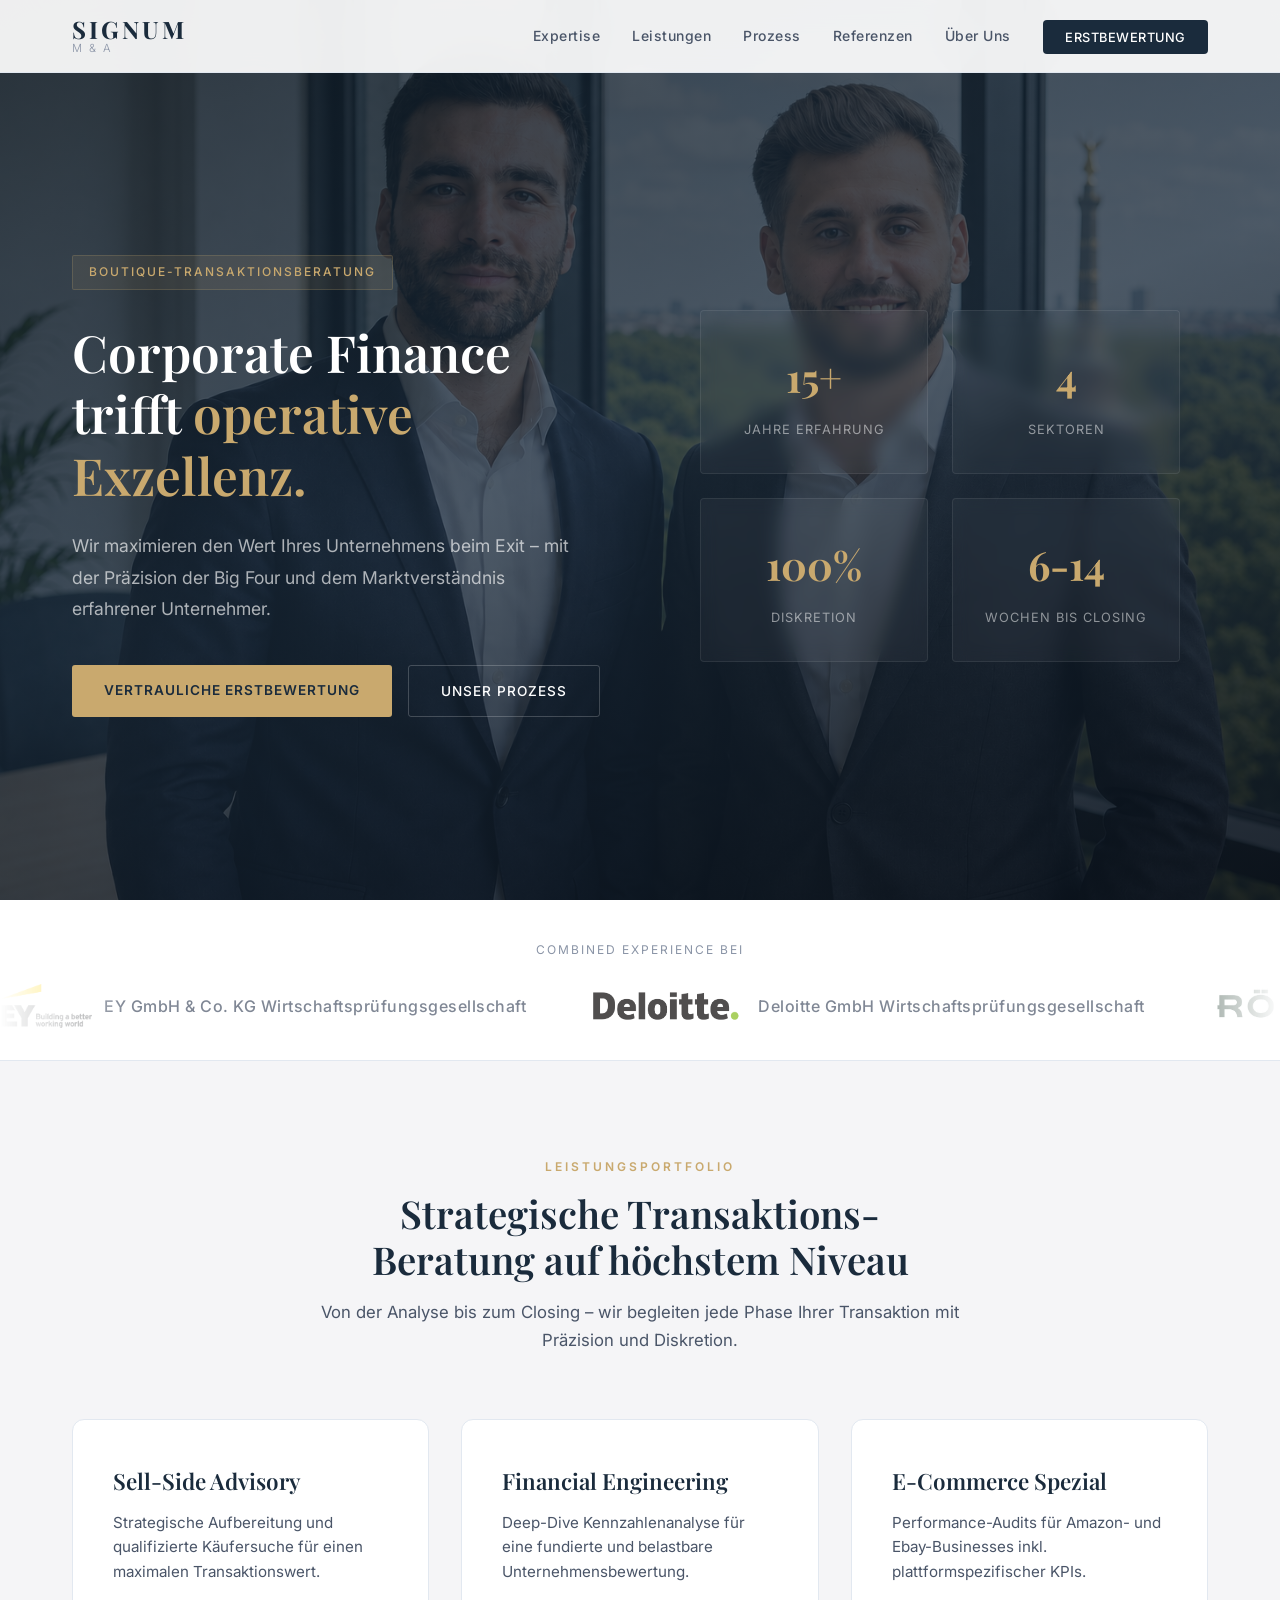
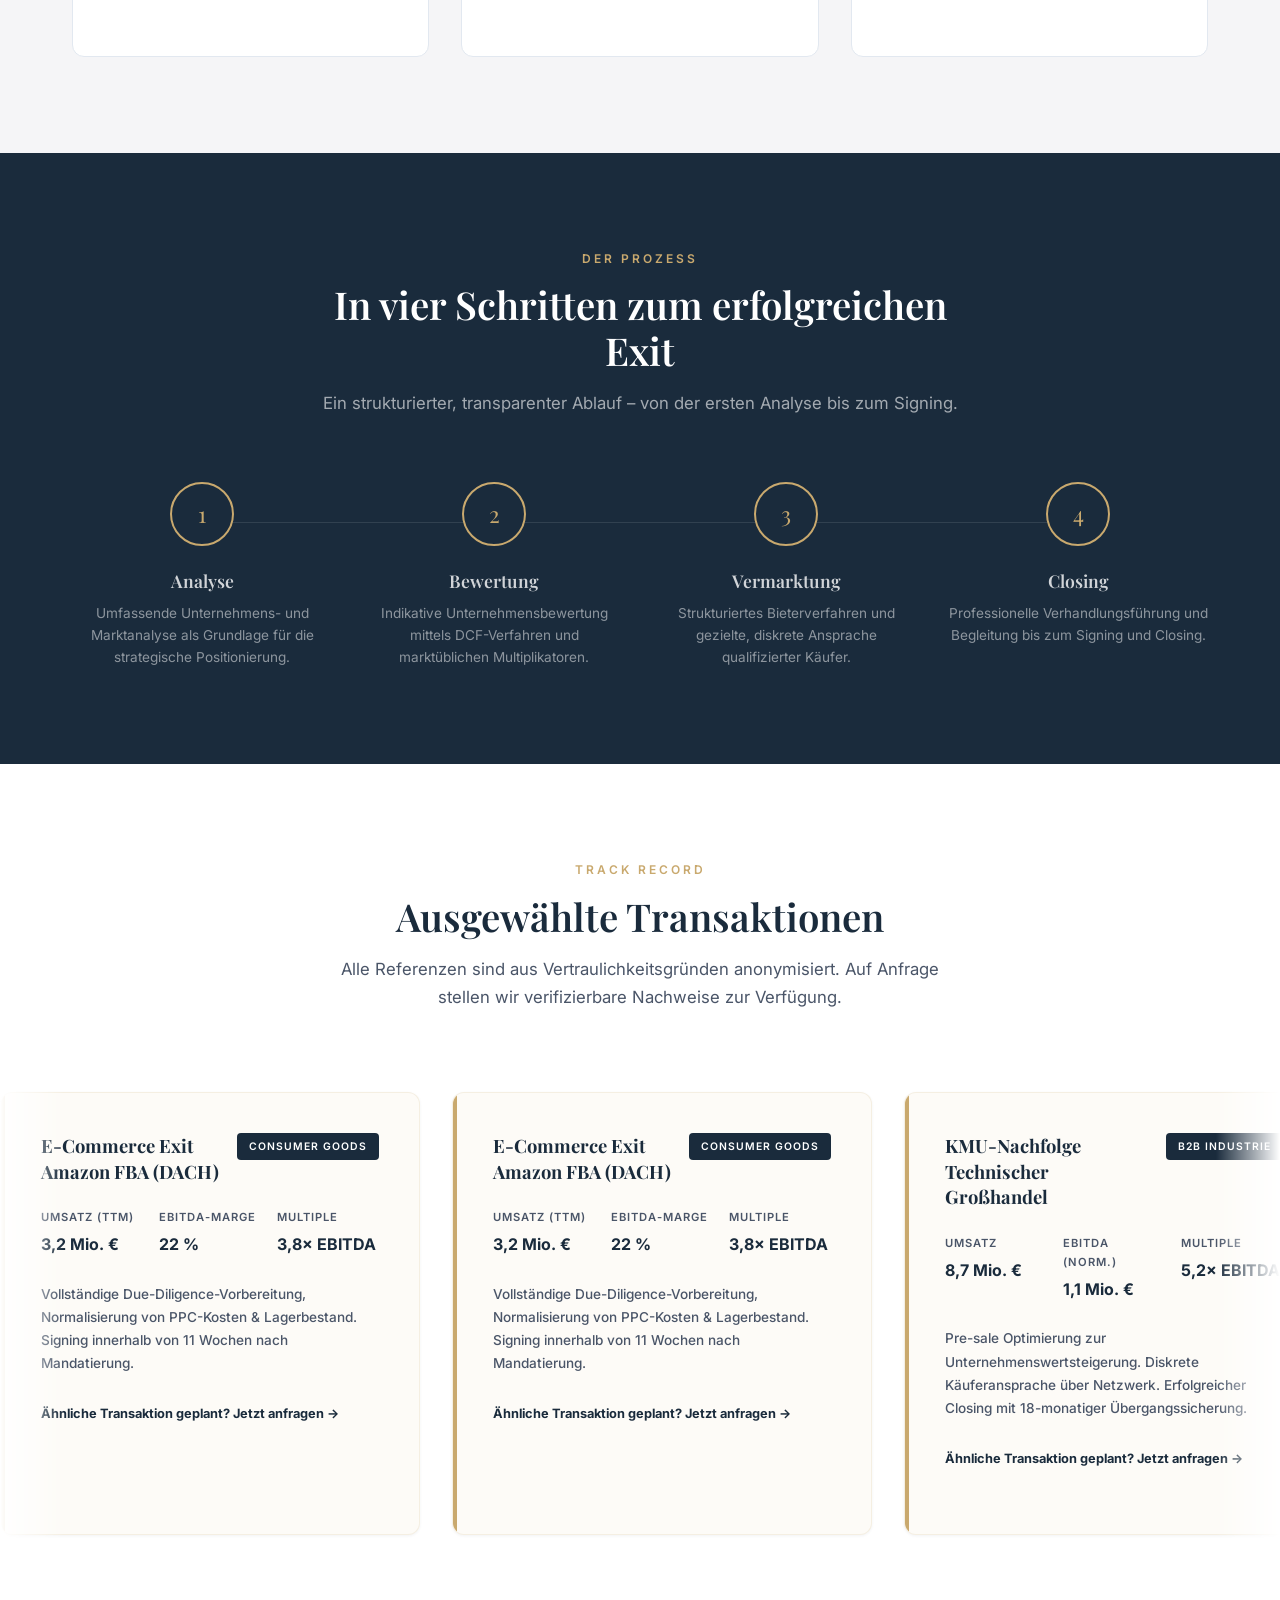
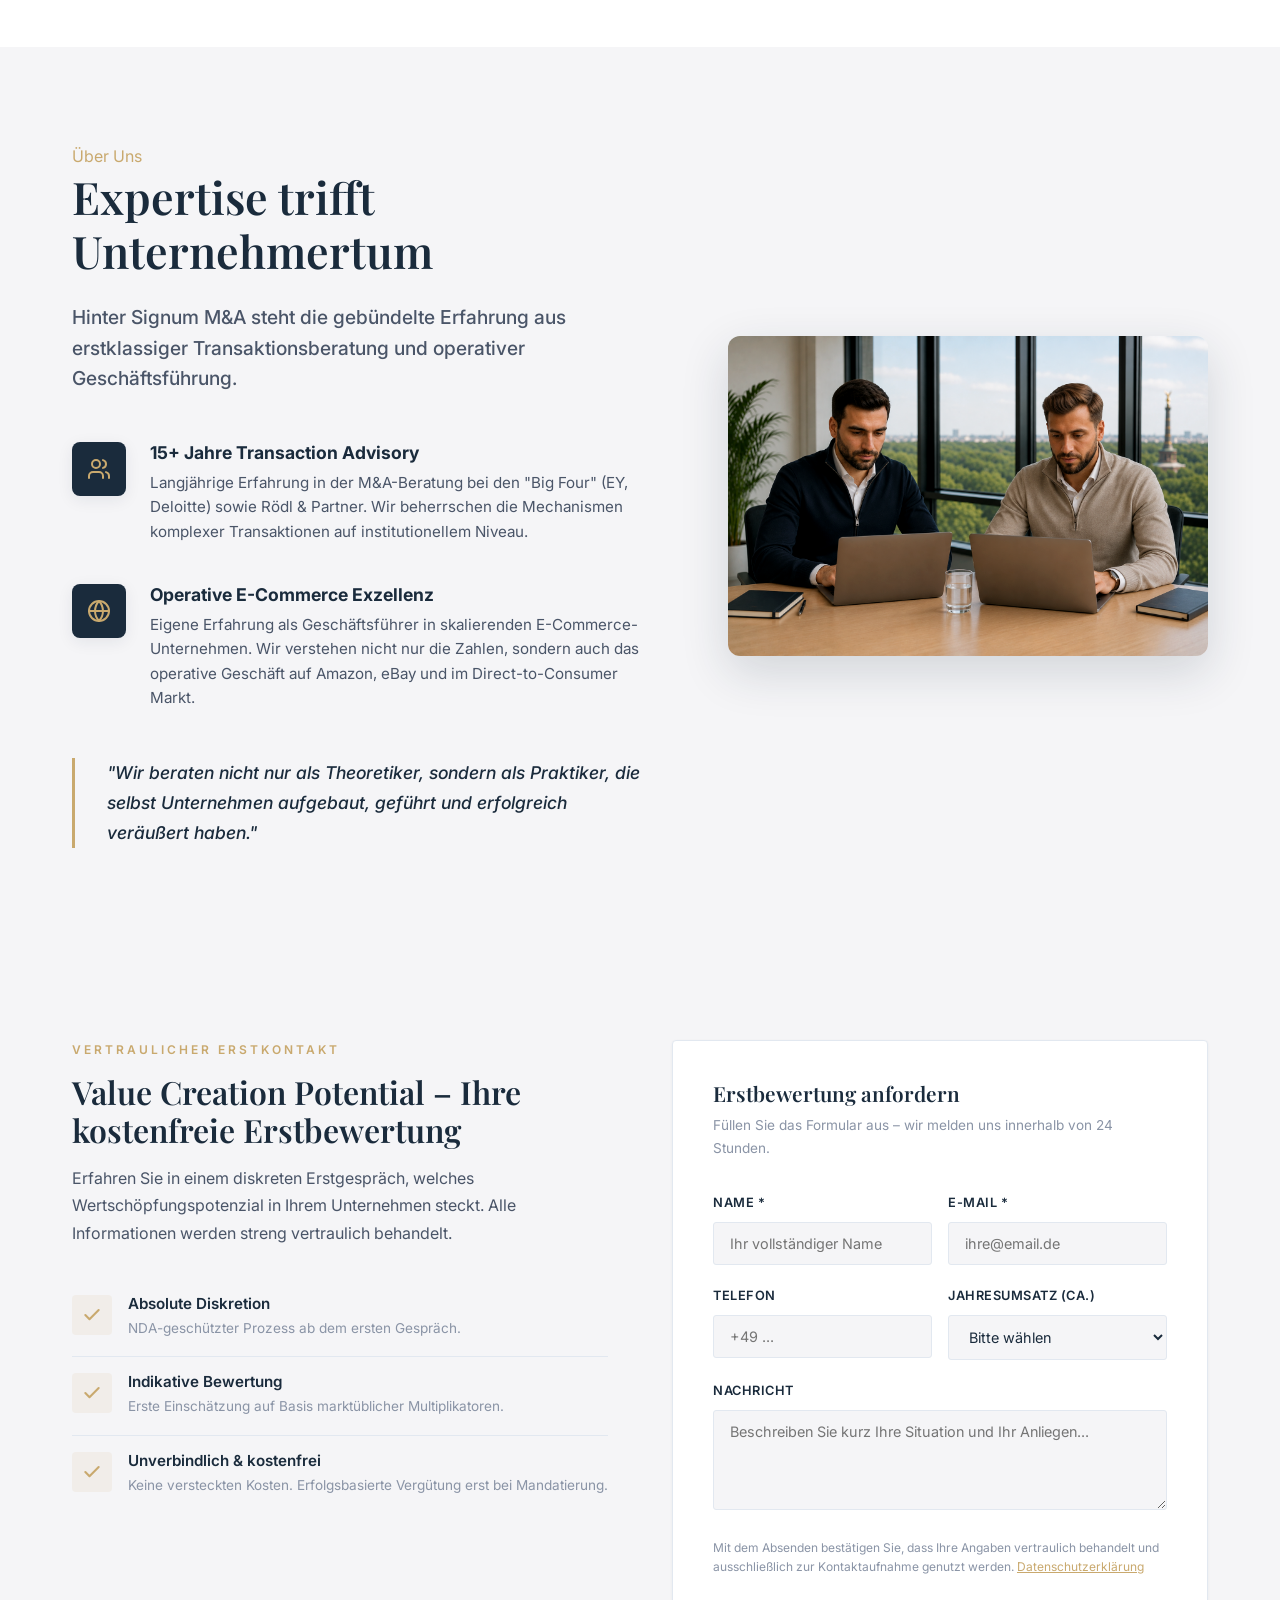
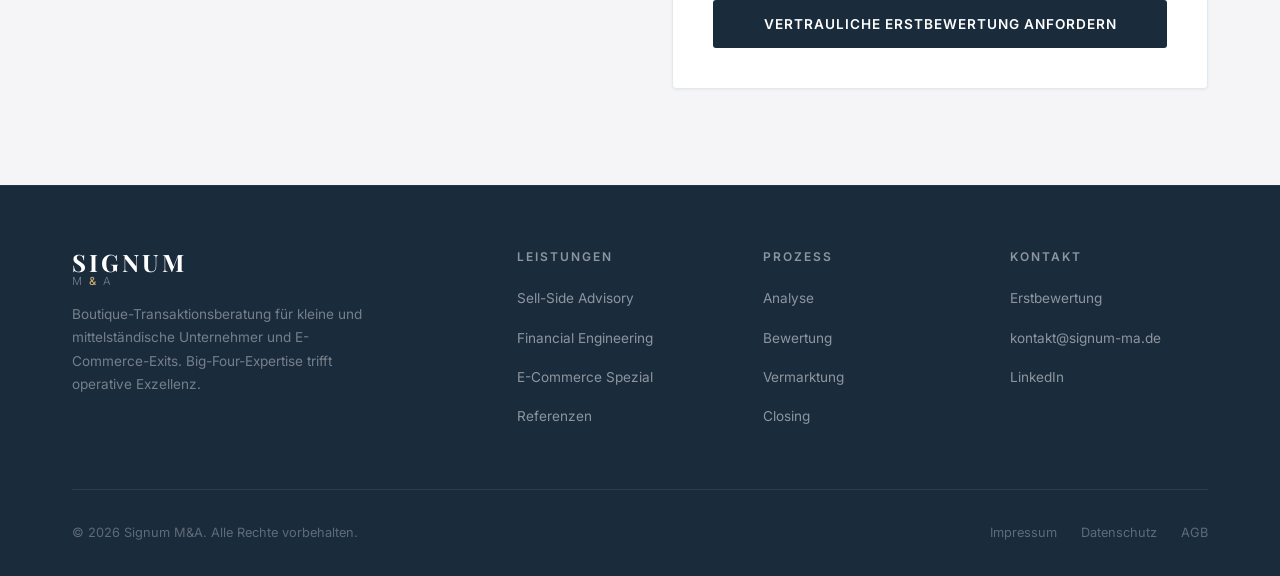
==== index.html @ 4ad0a3ac "Add mobile-only default active states for first service and process step" ====
<!DOCTYPE html>
<html lang="de">
<head>
  <meta charset="UTF-8">
  <meta name="viewport" content="width=device-width, initial-scale=1.0">
  <title>Signum M&A – Corporate Finance trifft operative Exzellenz</title>
  <meta name="description" content="Signum M&A – Ihre Boutique-Transaktionsberatung für kleine und mittelständische Unternehmensverkäufe und E-Commerce Exits. Big-Four-Expertise trifft operative Exzellenz.">
  <link rel="stylesheet" href="style.css">
  <link rel="icon" href="data:image/svg+xml,<svg xmlns='http://www.w3.org/2000/svg' viewBox='0 0 32 32'><rect width='32' height='32' rx='8' fill='%23F5F5F7'/><text x='16' y='22' text-anchor='middle' fill='%231A2B3C' font-family='serif' font-size='20' font-weight='bold'>S</text></svg>">
</head>
<body>

<!-- ═══ NAVBAR ═══ -->
<nav class="navbar" id="navbar">
  <div class="container">
    <a href="#" class="logo">
      <span class="logo-main">SIGNUM</span>
      <span class="logo-sub">M & A</span>
    </a>
    <ul class="nav-links" id="navLinks">
      <li><a href="#expertise">Expertise</a></li>
      <li><a href="#leistungen">Leistungen</a></li>
      <li><a href="#prozess">Prozess</a></li>
      <li><a href="#referenzen">Referenzen</a></li>
      <li><a href="#team">Über Uns</a></li>
      <li><a href="#kontakt" class="nav-cta">Erstbewertung</a></li>
    </ul>
    <button class="hamburger" id="hamburger" aria-label="Menü">
      <span></span><span></span><span></span>
    </button>
  </div>
</nav>

<!-- ═══ HERO ═══ -->
<section class="hero" id="hero">
  <div class="container">
    <div class="hero-grid">
      <div class="hero-content">
        <div class="hero-badge fade-up">
          <span>Boutique-Transaktionsberatung</span>
        </div>
        <h1 class="fade-up fade-up-delay-1">Corporate Finance trifft <span class="gold">operative Exzellenz.</span></h1>
        <p class="hero-desc fade-up fade-up-delay-2">Wir maximieren den Wert Ihres Unternehmens beim Exit – mit der Präzision der Big Four und dem Marktverständnis erfahrener Unternehmer.</p>
        <div class="hero-actions fade-up fade-up-delay-3">
          <a href="#kontakt" class="btn-primary">Vertrauliche Erstbewertung</a>
          <a href="#prozess" class="btn-outline">Unser Prozess</a>
        </div>
      </div>
      <div class="hero-visual">
        <div class="hero-stats">
          <div class="stat-card fade-up">
            <div class="stat-number">15+</div>
            <div class="stat-label">Jahre Erfahrung</div>
          </div>
          <div class="stat-card fade-up fade-up-delay-1">
            <div class="stat-number">4</div>
            <div class="stat-label">Sektoren</div>
          </div>
          <div class="stat-card fade-up fade-up-delay-2">
            <div class="stat-number">100%</div>
            <div class="stat-label">Diskretion</div>
          </div>
          <div class="stat-card fade-up fade-up-delay-3">
            <div class="stat-number">6-14</div>
            <div class="stat-label">Wochen bis Closing</div>
          </div>
        </div>
      </div>
    </div>
    </div>
  </div>
</section>

<!-- ═══ TRUST BAR ═══ -->
<section class="trust-bar" id="expertise">
  <p class="trust-label">Combined Experience bei</p>
  <div class="marquee-container">
    <div class="marquee-track">
<div class="trust-item"><img src="ey-logo.png" alt="EY Logo" style="height:44px; width:auto; object-fit:contain;"><span>EY GmbH &amp; Co. KG Wirtschaftsprüfungsgesellschaft</span></div>
      <div class="trust-item"><img src="deloitte-logo.png" alt="Deloitte Logo" style="height:44px; width:auto; object-fit:contain;"><span>Deloitte GmbH Wirtschaftsprüfungsgesellschaft</span></div>
      <div class="trust-item"><img src="roedl-logo.webp" alt="Rödl Logo" style="height:44px; width:auto; object-fit:contain;"><span>Rödl GmbH Rechtsanwaltsgesellschaft Steuerberatungsgesellschaft</span></div>
      <div class="trust-item"><img src="ey-logo.png" alt="EY Logo" style="height:44px; width:auto; object-fit:contain;"><span>EY GmbH &amp; Co. KG Wirtschaftsprüfungsgesellschaft</span></div>
      <div class="trust-item"><img src="deloitte-logo.png" alt="Deloitte Logo" style="height:44px; width:auto; object-fit:contain;"><span>Deloitte GmbH Wirtschaftsprüfungsgesellschaft</span></div>
      <div class="trust-item"><img src="roedl-logo.webp" alt="Rödl Logo" style="height:44px; width:auto; object-fit:contain;"><span>Rödl GmbH Rechtsanwaltsgesellschaft Steuerberatungsgesellschaft</span></div>
      <div class="trust-item"><img src="ey-logo.png" alt="EY Logo" style="height:44px; width:auto; object-fit:contain;"><span>EY GmbH &amp; Co. KG Wirtschaftsprüfungsgesellschaft</span></div>
      <div class="trust-item"><img src="deloitte-logo.png" alt="Deloitte Logo" style="height:44px; width:auto; object-fit:contain;"><span>Deloitte GmbH Wirtschaftsprüfungsgesellschaft</span></div>
      <div class="trust-item"><img src="roedl-logo.webp" alt="Rödl Logo" style="height:44px; width:auto; object-fit:contain;"><span>Rödl GmbH Rechtsanwaltsgesellschaft Steuerberatungsgesellschaft</span></div>
      <div class="trust-item"><img src="ey-logo.png" alt="EY Logo" style="height:44px; width:auto; object-fit:contain;"><span>EY GmbH &amp; Co. KG Wirtschaftsprüfungsgesellschaft</span></div>
      <div class="trust-item"><img src="deloitte-logo.png" alt="Deloitte Logo" style="height:44px; width:auto; object-fit:contain;"><span>Deloitte GmbH Wirtschaftsprüfungsgesellschaft</span></div>
      <div class="trust-item"><img src="roedl-logo.webp" alt="Rödl Logo" style="height:44px; width:auto; object-fit:contain;"><span>Rödl GmbH Rechtsanwaltsgesellschaft Steuerberatungsgesellschaft</span></div>
      <div class="trust-item"><img src="ey-logo.png" alt="EY Logo" style="height:44px; width:auto; object-fit:contain;"><span>EY GmbH &amp; Co. KG Wirtschaftsprüfungsgesellschaft</span></div>
      <div class="trust-item"><img src="deloitte-logo.png" alt="Deloitte Logo" style="height:44px; width:auto; object-fit:contain;"><span>Deloitte GmbH Wirtschaftsprüfungsgesellschaft</span></div>
      <div class="trust-item"><img src="roedl-logo.webp" alt="Rödl Logo" style="height:44px; width:auto; object-fit:contain;"><span>Rödl GmbH Rechtsanwaltsgesellschaft Steuerberatungsgesellschaft</span></div>
    </div>
    </div>
  </div>
</section>

<!-- ═══ LEISTUNGEN ═══ -->
<section class="section" id="leistungen">
  <div class="container">
    <div class="section-header fade-up">
      <span class="label">Leistungsportfolio</span>
      <h2>Strategische Transaktions-Beratung auf höchstem Niveau</h2>
      <p>Von der Analyse bis zum Closing – wir begleiten jede Phase Ihrer Transaktion mit Präzision und Diskretion.</p>
    </div>
    <div class="services-grid">
      <div class="service-card fade-up">
        <h3>Sell-Side Advisory</h3>
        <p>Strategische Aufbereitung und qualifizierte Käufersuche für einen maximalen Transaktionswert.</p>
        <div class="service-card-details"><div>
          <ul>
            <li>Strukturiertes Bieterverfahren</li>
            <li>Professionelle Exposé-Erstellung</li>
            <li>Diskrete Käuferansprache</li>
            <li>Verhandlungsführung bis Closing</li>
          </ul>
        </div></div>
      </div>
      <div class="service-card fade-up fade-up-delay-1">
        <h3>Financial Engineering</h3>
        <p>Deep-Dive Kennzahlenanalyse für eine fundierte und belastbare Unternehmensbewertung.</p>
        <div class="service-card-details"><div>
          <ul>
            <li>EBITDA-Normalisierung</li>
            <li>DCF- &amp; Multiplikator-Bewertung</li>
            <li>Financial Due Diligence</li>
            <li>Finanzmodellierung &amp; Forecasting</li>
          </ul>
        </div></div>
      </div>
      <div class="service-card fade-up fade-up-delay-2">
        <h3>E-Commerce Spezial</h3>
        <p>Performance-Audits für Amazon- und Ebay-Businesses inkl. plattformspezifischer KPIs.</p>
        <div class="service-card-details"><div>
          <ul>
            <li>ACoS &amp; Contribution Margin Analyse</li>
            <li>Seller-Health-Score Bewertung</li>
            <li>Lagerumschlag &amp; Retourenquoten</li>
            <li>Plattformspezifische Due Diligence</li>
          </ul>
        </div></div>
      </div>
    </div>
    </div>
  </div>
</section>

<!-- ═══ PROZESS ═══ -->
<section class="section section-dark" id="prozess">
  <div class="container">
    <div class="section-header fade-up">
      <span class="label">Der Prozess</span>
      <h2>In vier Schritten zum erfolgreichen Exit</h2>
      <p>Ein strukturierter, transparenter Ablauf – von der ersten Analyse bis zum Signing.</p>
    </div>
    <div class="process-grid">
      <div class="process-step fade-up">
        <div class="step-number">1</div>
        <h4>Analyse</h4>
        <p>Umfassende Unternehmens- und Marktanalyse als Grundlage für die strategische Positionierung.</p>
      </div>
      <div class="process-step fade-up fade-up-delay-1">
        <div class="step-number">2</div>
        <h4>Bewertung</h4>
        <p>Indikative Unternehmensbewertung mittels DCF-Verfahren und marktüblichen Multiplikatoren.</p>
      </div>
      <div class="process-step fade-up fade-up-delay-2">
        <div class="step-number">3</div>
        <h4>Vermarktung</h4>
        <p>Strukturiertes Bieterverfahren und gezielte, diskrete Ansprache qualifizierter Käufer.</p>
      </div>
      <div class="process-step fade-up fade-up-delay-3">
        <div class="step-number">4</div>
        <h4>Closing</h4>
        <p>Professionelle Verhandlungsführung und Begleitung bis zum Signing und Closing.</p>
      </div>
    </div>
    </div>
  </div>
</section>

<!-- ═══ REFERENZEN ═══ -->
<section class="section section-alt" id="referenzen">
  <div class="container">
    <div class="section-header fade-up">
      <span class="label">Track Record</span>
      <h2>Ausgewählte Transaktionen</h2>
      <p>Alle Referenzen sind aus Vertraulichkeitsgründen anonymisiert. Auf Anfrage stellen wir verifizierbare Nachweise zur Verfügung.</p>
    </div>
    

    
    <div class="transactions-wrapper">
      <div class="transactions-grid">
      <!-- TX 01 -->
      <div class="transaction-card fade-up" data-category="ecommerce">
        <div class="tx-header">
          <div class="tx-title">E-Commerce Exit<br>Amazon FBA (DACH)</div>
          <span class="tx-badge">Consumer Goods</span>
        </div>
        <div class="tx-metrics">
          <div><div class="tx-metric-label">Umsatz (TTM)</div><div class="tx-metric-value">3,2 Mio. €</div></div>
          <div><div class="tx-metric-label">EBITDA-Marge</div><div class="tx-metric-value">22 %</div></div>
          <div><div class="tx-metric-label">Multiple</div><div class="tx-metric-value">3,8× EBITDA</div></div>
        </div>
        <p class="tx-desc">Vollständige Due-Diligence-Vorbereitung, Normalisierung von PPC-Kosten & Lagerbestand. Signing innerhalb von 11 Wochen nach Mandatierung.</p>
        <a href="#kontakt" class="tx-cta">Ähnliche Transaktion geplant? Jetzt anfragen →</a>
      </div>
      <!-- DUPLICATED FOR MARQUEE -->
      <!-- TX 01 -->
      <div class="transaction-card " data-category="ecommerce">
        <div class="tx-header">
          <div class="tx-title">E-Commerce Exit<br>Amazon FBA (DACH)</div>
          <span class="tx-badge">Consumer Goods</span>
        </div>
        <div class="tx-metrics">
          <div><div class="tx-metric-label">Umsatz (TTM)</div><div class="tx-metric-value">3,2 Mio. €</div></div>
          <div><div class="tx-metric-label">EBITDA-Marge</div><div class="tx-metric-value">22 %</div></div>
          <div><div class="tx-metric-label">Multiple</div><div class="tx-metric-value">3,8× EBITDA</div></div>
        </div>
        <p class="tx-desc">Vollständige Due-Diligence-Vorbereitung, Normalisierung von PPC-Kosten & Lagerbestand. Signing innerhalb von 11 Wochen nach Mandatierung.</p>
        <a href="#kontakt" class="tx-cta">Ähnliche Transaktion geplant? Jetzt anfragen →</a>
      </div>
      <!-- TX 02 -->
      <div class="transaction-card fade-up fade-up-delay-1" data-category="kmu">
        <div class="tx-header">
          <div class="tx-title">KMU-Nachfolge<br>Technischer Großhandel</div>
          <span class="tx-badge">B2B Industrie</span>
        </div>
        <div class="tx-metrics">
          <div><div class="tx-metric-label">Umsatz</div><div class="tx-metric-value">8,7 Mio. €</div></div>
          <div><div class="tx-metric-label">EBITDA (norm.)</div><div class="tx-metric-value">1,1 Mio. €</div></div>
          <div><div class="tx-metric-label">Multiple</div><div class="tx-metric-value">5,2× EBITDA</div></div>
        </div>
        <p class="tx-desc">Pre-sale Optimierung zur Unternehmenswertsteigerung. Diskrete Käuferansprache über Netzwerk. Erfolgreicher Closing mit 18-monatiger Übergangssicherung.</p>
        <a href="#kontakt" class="tx-cta">Ähnliche Transaktion geplant? Jetzt anfragen →</a>
      </div>
      <!-- TX 03 -->
      <div class="transaction-card fade-up " data-category="ecommerce">
        <div class="tx-header">
          <div class="tx-title">E-Commerce Exit<br>Ebay Multi-Channel</div>
          <span class="tx-badge">Consumer Electronics</span>
        </div>
        <div class="tx-metrics">
          <div><div class="tx-metric-label">GMV</div><div class="tx-metric-value">5,1 Mio. €</div></div>
          <div><div class="tx-metric-label">Nettomarge</div><div class="tx-metric-value">11 %</div></div>
          <div><div class="tx-metric-label">Closing</div><div class="tx-metric-value">14 Wochen</div></div>
        </div>
        <p class="tx-desc">Plattform-Audit inkl. ACoS, Rückgabequoten und Seller-Health-Score. Erstellung eines investorentauglichen Performance-Reports für strategischen Käufer (EU).</p>
        <a href="#kontakt" class="tx-cta">Ähnliche Transaktion geplant? Jetzt anfragen →</a>
      </div>
      <!-- TX 04 -->
      <div class="transaction-card fade-up fade-up-delay-1 " data-category="growth">
        <div class="tx-header">
          <div class="tx-title">Wachstumsfinanzierung<br>SaaS / Retail-Tech</div>
          <span class="tx-badge">Growth Equity</span>
        </div>
        <div class="tx-metrics">
          <div><div class="tx-metric-label">ARR</div><div class="tx-metric-value">1,4 Mio. €</div></div>
          <div><div class="tx-metric-label">Deal-Struktur</div><div class="tx-metric-value">Minderheit + Put</div></div>
          <div><div class="tx-metric-label">Term Sheet</div><div class="tx-metric-value">6 Wochen</div></div>
        </div>
        <p class="tx-desc">Investor Deck Erstellung, Finanzmodellierung (3-Jahres-Plan), Koordination der Legal Due Diligence. Bewertung auf ARR-Multiples-Basis.</p>
        <a href="#kontakt" class="tx-cta">Ähnliche Transaktion geplant? Jetzt anfragen →</a>
      </div>
      <!-- TX 05 -->
      <div class="transaction-card fade-up " data-category="kmu">
        <div class="tx-header">
          <div class="tx-title">KMU-Nachfolge<br>Maschinenbau & Produktion</div>
          <span class="tx-badge">B2B Industrie</span>
        </div>
        <div class="tx-metrics">
          <div><div class="tx-metric-label">Umsatz</div><div class="tx-metric-value">14,5 Mio. €</div></div>
          <div><div class="tx-metric-label">EBITDA (norm.)</div><div class="tx-metric-value">2,2 Mio. €</div></div>
          <div><div class="tx-metric-label">Multiple</div><div class="tx-metric-value">4,5× EBITDA</div></div>
        </div>
        <p class="tx-desc">Vollständige Vorbereitung der Unternehmensnachfolge. Identifikation von strategischen Synergie-Käufern. Erfolgreiches Closing nach 9 Monaten inklusive Immobilien-Carve-Out.</p>
        <a href="#kontakt" class="tx-cta">Ähnliche Transaktion geplant? Jetzt anfragen →</a>
      </div>
      <!-- TX 06 -->
      <div class="transaction-card fade-up fade-up-delay-1 " data-category="ecommerce">
        <div class="tx-header">
          <div class="tx-title">E-Commerce Exit<br>D2C Beauty Brand</div>
          <span class="tx-badge">Consumer Goods</span>
        </div>
        <div class="tx-metrics">
          <div><div class="tx-metric-label">Umsatz</div><div class="tx-metric-value">4,8 Mio. €</div></div>
          <div><div class="tx-metric-label">EBITDA-Marge</div><div class="tx-metric-value">18 %</div></div>
          <div><div class="tx-metric-label">Multiple</div><div class="tx-metric-value">4,0× EBITDA</div></div>
        </div>
        <p class="tx-desc">Käufersuche für stark wachsende Direct-to-Consumer Marke. Strukturierung des Bieterverfahrens und Verhandlung mit Private Equity Käufer für optimalen Exit-Erlös.</p>
        <a href="#kontakt" class="tx-cta">Ähnliche Transaktion geplant? Jetzt anfragen →</a>
      </div>
    </div>
    
  </div>
</section>

<!-- ═══ TEAM ═══ -->
<section class="section team-section" id="team">
  <div class="container">
    <div class="team-grid">
      <div class="team-content fade-up">
        <span class="label">Über Uns</span>
        <h2>Expertise trifft Unternehmertum</h2>
        <p class="team-intro">Hinter Signum M&A steht die gebündelte Erfahrung aus erstklassiger Transaktionsberatung und operativer Geschäftsführung.</p>
        
        <div class="team-features">
          <div class="team-feature">
            <div class="tf-icon">
              <svg width="24" height="24" viewBox="0 0 24 24" fill="none" stroke="currentColor" stroke-width="2" stroke-linecap="round" stroke-linejoin="round"><path d="M16 21v-2a4 4 0 0 0-4-4H6a4 4 0 0 0-4 4v2"></path><circle cx="9" cy="7" r="4"></circle><path d="M22 21v-2a4 4 0 0 0-3-3.87"></path><path d="M16 3.13a4 4 0 0 1 0 7.75"></path></svg>
            </div>
            <div class="tf-text">
              <h4>15+ Jahre Transaction Advisory</h4>
              <p>Langjährige Erfahrung in der M&A-Beratung bei den "Big Four" (EY, Deloitte) sowie Rödl & Partner. Wir beherrschen die Mechanismen komplexer Transaktionen auf institutionellem Niveau.</p>
            </div>
          </div>
          
          <div class="team-feature">
            <div class="tf-icon">
              <svg width="24" height="24" viewBox="0 0 24 24" fill="none" stroke="currentColor" stroke-width="2" stroke-linecap="round" stroke-linejoin="round"><circle cx="12" cy="12" r="10"></circle><line x1="2" y1="12" x2="22" y2="12"></line><path d="M12 2a15.3 15.3 0 0 1 4 10 15.3 15.3 0 0 1-4 10 15.3 15.3 0 0 1-4-10 15.3 15.3 0 0 1 4-10z"></path></svg>
            </div>
            <div class="tf-text">
              <h4>Operative E-Commerce Exzellenz</h4>
              <p>Eigene Erfahrung als Geschäftsführer in skalierenden E-Commerce-Unternehmen. Wir verstehen nicht nur die Zahlen, sondern auch das operative Geschäft auf Amazon, eBay und im Direct-to-Consumer Markt.</p>
            </div>
          </div>
        </div>
        
        <div class="team-quote">
          <blockquote>
            "Wir beraten nicht nur als Theoretiker, sondern als Praktiker, die selbst Unternehmen aufgebaut, geführt und erfolgreich veräußert haben."
          </blockquote>
        </div>
      </div>
      
      <div class="team-image-wrap fade-up fade-up-delay-1">
        <div class="image-frame">
          <img src="Team.png" alt="Signum M&A Team" class="team-img">
        </div>
      </div>
    </div>
  </div>
</section>

<!-- ═══ KONTAKT ═══ -->
<section class="section" id="kontakt">
  <div class="container">
    <div class="contact-grid">
      <div class="contact-info fade-up">
        <span class="label" style="color:var(--gold);font-size:.75rem;letter-spacing:3px;text-transform:uppercase;font-weight:600;display:block;margin-bottom:.75rem;">Vertraulicher Erstkontakt</span>
        <h2>Value Creation Potential – Ihre kostenfreie Erstbewertung</h2>
        <p>Erfahren Sie in einem diskreten Erstgespräch, welches Wertschöpfungspotenzial in Ihrem Unternehmen steckt. Alle Informationen werden streng vertraulich behandelt.</p>
        <ul class="contact-features">
          <li>
            <div class="cf-icon"><svg width="20" height="20" viewBox="0 0 24 24" fill="none" stroke="currentColor" stroke-width="2.5" stroke-linecap="round" stroke-linejoin="round"><polyline points="20 6 9 17 4 12"></polyline></svg></div>
            <div class="cf-text">
              <h4>Absolute Diskretion</h4>
              <p>NDA-geschützter Prozess ab dem ersten Gespräch.</p>
            </div>
          </li>
          <li>
            <div class="cf-icon"><svg width="20" height="20" viewBox="0 0 24 24" fill="none" stroke="currentColor" stroke-width="2.5" stroke-linecap="round" stroke-linejoin="round"><polyline points="20 6 9 17 4 12"></polyline></svg></div>
            <div class="cf-text">
              <h4>Indikative Bewertung</h4>
              <p>Erste Einschätzung auf Basis marktüblicher Multiplikatoren.</p>
            </div>
          </li>
          <li>
            <div class="cf-icon"><svg width="20" height="20" viewBox="0 0 24 24" fill="none" stroke="currentColor" stroke-width="2.5" stroke-linecap="round" stroke-linejoin="round"><polyline points="20 6 9 17 4 12"></polyline></svg></div>
            <div class="cf-text">
              <h4>Unverbindlich & kostenfrei</h4>
              <p>Keine versteckten Kosten. Erfolgsbasierte Vergütung erst bei Mandatierung.</p>
            </div>
          </li>
        </ul>
      </div>
      <div class="contact-form-wrap fade-up fade-up-delay-1">
        <h3>Erstbewertung anfordern</h3>
        <p>Füllen Sie das Formular aus – wir melden uns innerhalb von 24 Stunden.</p>
        <form id="contactForm" onsubmit="handleSubmit(event)">
          <div class="form-row">
            <div class="form-group">
              <label for="name">Name *</label>
              <input type="text" id="name" name="name" required placeholder="Ihr vollständiger Name">
            </div>
            <div class="form-group">
              <label for="email">E-Mail *</label>
              <input type="email" id="email" name="email" required placeholder="ihre@email.de">
            </div>
          </div>
          <div class="form-row">
            <div class="form-group">
              <label for="phone">Telefon</label>
              <input type="tel" id="phone" name="phone" placeholder="+49 ...">
            </div>
            <div class="form-group">
              <label for="revenue">Jahresumsatz (ca.)</label>
              <select id="revenue" name="revenue">
                <option value="">Bitte wählen</option>
                <option value="<1m">< 1 Mio. €</option>
                <option value="1-3m">1 – 3 Mio. €</option>
                <option value="3-10m">3 – 10 Mio. €</option>
                <option value="10-25m">10 – 25 Mio. €</option>
                <option value=">25m">> 25 Mio. €</option>
              </select>
            </div>
          </div>
          <div class="form-group">
            <label for="message">Nachricht</label>
            <textarea id="message" name="message" placeholder="Beschreiben Sie kurz Ihre Situation und Ihr Anliegen..."></textarea>
          </div>
          <p class="form-privacy">Mit dem Absenden bestätigen Sie, dass Ihre Angaben vertraulich behandelt und ausschließlich zur Kontaktaufnahme genutzt werden. <a href="#">Datenschutzerklärung</a></p>
          <button type="submit" class="btn-submit" id="submitBtn">Vertrauliche Erstbewertung anfordern</button>
        </form>
      </div>
    
    </div>
  </div>
</section>

<!-- ═══ FOOTER ═══ -->
<footer class="footer">
  <div class="container">
    <div class="footer-grid">
      <div class="footer-brand">
        <a href="#" class="logo">
          <span class="logo-main" style="color:#fff">SIGNUM</span>
          <span class="logo-sub" style="color:rgba(255,255,255,.4)">M <span class="amp">&</span> A</span>
        </a>
        <p class="footer-desc">Boutique-Transaktionsberatung für kleine und mittelständische Unternehmer und E-Commerce-Exits. Big-Four-Expertise trifft operative Exzellenz.</p>
      </div>
      <div class="footer-col">
        <h4>Leistungen</h4>
        <ul>
          <li><a href="#leistungen">Sell-Side Advisory</a></li>
          <li><a href="#leistungen">Financial Engineering</a></li>
          <li><a href="#leistungen">E-Commerce Spezial</a></li>
          <li><a href="#referenzen">Referenzen</a></li>
        </ul>
      </div>
      <div class="footer-col">
        <h4>Prozess</h4>
        <ul>
          <li><a href="#prozess">Analyse</a></li>
          <li><a href="#prozess">Bewertung</a></li>
          <li><a href="#prozess">Vermarktung</a></li>
          <li><a href="#prozess">Closing</a></li>
        </ul>
      </div>
      <div class="footer-col">
        <h4>Kontakt</h4>
        <ul>
          <li><a href="#kontakt">Erstbewertung</a></li>
          <li><a href="mailto:kontakt@signum-ma.de">kontakt@signum-ma.de</a></li>
          <li><a href="#">LinkedIn</a></li>
        </ul>
      </div>
    </div>
    <div class="footer-bottom">
      <p>© 2026 Signum M&A. Alle Rechte vorbehalten.</p>
      <div class="footer-legal">
        <a href="#">Impressum</a>
        <a href="#">Datenschutz</a>
        <a href="#">AGB</a>
      </div>
    </div>
  </div>
</footer>

<script>
// ─── Navbar scroll effect ───
const navbar = document.getElementById('navbar');
window.addEventListener('scroll', () => {
  navbar.classList.toggle('scrolled', window.scrollY > 20);
});

// ─── Mobile menu ───
const hamburger = document.getElementById('hamburger');
const navLinks = document.getElementById('navLinks');
hamburger.addEventListener('click', () => {
  navLinks.classList.toggle('open');
  const spans = hamburger.querySelectorAll('span');
  if (navLinks.classList.contains('open')) {
    spans[0].style.transform = 'rotate(45deg) translate(5px, 5px)';
    spans[1].style.opacity = '0';
    spans[2].style.transform = 'rotate(-45deg) translate(5px, -5px)';
  } else {
    spans[0].style.transform = '';
    spans[1].style.opacity = '';
    spans[2].style.transform = '';
  }
});
navLinks.querySelectorAll('a').forEach(a => a.addEventListener('click', () => {
  navLinks.classList.remove('open');
  hamburger.querySelectorAll('span').forEach(s => { s.style.transform = ''; s.style.opacity = ''; });
}));

// ─── Scroll animations ───
const observer = new IntersectionObserver((entries) => {
  entries.forEach(e => { if (e.isIntersecting) { e.target.classList.add('visible'); observer.unobserve(e.target); }});
}, { threshold: 0.1, rootMargin: '0px 0px -40px 0px' });
document.querySelectorAll('.fade-up').forEach(el => observer.observe(el));

// ─── Mobile default active states ───
window.addEventListener('DOMContentLoaded', () => {
  if (window.innerWidth <= 768) {
    const firstService = document.querySelector('.service-card');
    if (firstService) firstService.classList.add('active');
    
    const firstProcess = document.querySelector('.process-step');
    const pg = document.querySelector('.process-grid');
    if (firstProcess && pg) {
      firstProcess.classList.add('active');
      pg.classList.add('step-active', 'active-1');
    }
  }
});

// ─── Mobile tap handling for cards ───
document.querySelectorAll('.service-card').forEach(card => {
  card.addEventListener('click', (e) => {
    // If we're on mobile, toggle active class and prevent default if it's the first tap
    if (window.innerWidth <= 768) {
      const isActive = card.classList.contains('active');
      document.querySelectorAll('.service-card').forEach(c => c.classList.remove('active'));
      if (!isActive) card.classList.add('active');
    }
  });
});

// ─── Mobile tap handling for process steps ───
const processGrid = document.querySelector('.process-grid');
document.querySelectorAll('.process-step').forEach((step, index) => {
  step.addEventListener('click', () => {
    if (window.innerWidth <= 768) {
      const isActive = step.classList.contains('active');
      document.querySelectorAll('.process-step').forEach(s => s.classList.remove('active'));
      processGrid.classList.remove('step-active', 'active-1', 'active-2', 'active-3', 'active-4');
      
      if (!isActive) {
        step.classList.add('active');
        processGrid.classList.add('step-active', `active-${index + 1}`);
      }
    }
  });
});

// ─── Marquee touch support ───
const txGrid = document.querySelector('.transactions-grid');
if (txGrid) {
  txGrid.addEventListener('touchstart', () => txGrid.style.animationPlayState = 'paused', {passive: true});
  txGrid.addEventListener('touchend', () => txGrid.style.animationPlayState = 'running', {passive: true});
}

// ─── Filter transactions ───
document.querySelectorAll('.filter-btn').forEach(btn => {
  btn.addEventListener('click', () => {
    document.querySelectorAll('.filter-btn').forEach(b => b.classList.remove('active'));
    btn.classList.add('active');
    const filter = btn.dataset.filter;
    document.querySelectorAll('.transaction-card').forEach(card => {
      if (filter === 'all' || card.dataset.category === filter) {
        card.style.display = '';
        card.style.opacity = '0';
        card.style.transform = 'translateY(20px)';
        setTimeout(() => { card.style.transition = 'all .4s'; card.style.opacity = '1'; card.style.transform = 'translateY(0)'; }, 50);
      } else {
        card.style.display = 'none';
      }
    });
  });
});

// ─── Form submission ───
function handleSubmit(e) {
  e.preventDefault();
  const btn = document.getElementById('submitBtn');
  btn.textContent = 'Wird gesendet...';
  btn.disabled = true;
  setTimeout(() => {
    btn.textContent = '✓ Anfrage erhalten';
    btn.style.background = '#2d6a4f';
    btn.style.color = '#fff';
    setTimeout(() => {
      btn.textContent = 'Vertrauliche Erstbewertung anfordern';
      btn.style.background = '';
      btn.style.color = '';
      btn.disabled = false;
      e.target.reset();
    }, 3000);
  }, 1500);
}

// ─── Smooth scroll ───
document.querySelectorAll('a[href^="#"]').forEach(a => {
  a.addEventListener('click', e => {
    e.preventDefault();
    const target = document.querySelector(a.getAttribute('href'));
    if (target) target.scrollIntoView({ behavior: 'smooth', block: 'start' });
  });
});
</script>

</body>
</html>
---- style.css ----
@import url('https://fonts.googleapis.com/css2?family=Playfair+Display:wght@400;500;600;700&family=Inter:wght@300;400;500;600;700&display=swap');

:root {
  --navy: #1A2B3C;
  --navy-light: #243a4f;
  --gold: #C9A96E;
  --gold-light: #D4BA88;
  --champagne: #E8DCC8;
  --bg: #F5F5F7;
  --bg-white: #FFFFFF;
  --text-primary: #1A2B3C;
  --text-secondary: #4A5568;
  --text-light: #8A94A6;
  --border: #E2E8F0;
  --shadow-sm: 0 1px 3px rgba(26,43,60,0.06);
  --shadow-md: 0 4px 16px rgba(26,43,60,0.08);
  --shadow-lg: 0 8px 32px rgba(26,43,60,0.12);
  --shadow-xl: 0 16px 48px rgba(26,43,60,0.16);
}

*, *::before, *::after { margin:0; padding:0; box-sizing:border-box; }

html { scroll-behavior: smooth; font-size: 16px; }

body {
  font-family: 'Inter', -apple-system, sans-serif;
  color: var(--text-primary);
  background: var(--bg);
  line-height: 1.7;
  overflow-x: hidden;
}

h1,h2,h3,h4 { font-family: 'Playfair Display', Georgia, serif; font-weight: 600; line-height: 1.2; }

.container { max-width: 1200px; margin: 0 auto; padding: 0 2rem; }

/* ─── NAV ─── */
.navbar {
  position: fixed; top:0; left:0; right:0; z-index:1000;
  background: rgba(255,255,255,0.92);
  backdrop-filter: blur(20px);
  border-bottom: 1px solid var(--border);
  transition: box-shadow .3s;
}
.navbar.scrolled { box-shadow: var(--shadow-md); }
.navbar .container { display:flex; align-items:center; justify-content:space-between; height:72px; }
.logo { display:flex; flex-direction:column; text-decoration:none; line-height:1; }
.logo-main { font-family:'Playfair Display',serif; font-size:1.5rem; font-weight:700; color:var(--navy); letter-spacing:3px; }
.logo-sub { font-family:'Inter',sans-serif; font-size:.7rem; font-weight:300; color:var(--text-light); letter-spacing:2px; margin-top:2px; }
.logo-sub .amp { font-weight:500; }
.nav-links { display:flex; gap:2rem; list-style:none; align-items:center; }
.nav-links a { text-decoration:none; color:var(--text-secondary); font-size:.875rem; font-weight:500; letter-spacing:.5px; transition:color .3s; position:relative; }
.nav-links a::after { content:''; position:absolute; bottom:-4px; left:0; width:0; height:1.5px; background:var(--gold); transition:width .3s; }
.nav-links a:hover { color:var(--navy); }
.nav-links a:hover::after { width:100%; }
.nav-cta {
  background: var(--navy); color:#fff!important; padding:.6rem 1.4rem; border-radius:4px;
  font-size:.8rem!important; letter-spacing:1px; text-transform:uppercase; transition: all .3s!important;
}
.nav-cta::after { display:none!important; }
.nav-cta:hover { background:var(--gold)!important; color:var(--navy)!important; }
.hamburger { display:none; flex-direction:column; gap:5px; cursor:pointer; background:none; border:none; padding:4px; }
.hamburger span { width:24px; height:2px; background:var(--navy); transition:all .3s; }

/* ─── HERO ─── */
.hero {
  min-height:100vh; display:flex; align-items:center; position:relative;
  background: url('hero-bg.png') center top / cover no-repeat;
  overflow:hidden; padding-top:72px;
}
.hero::before {
  content:''; position:absolute; top:0; left:0; right:0; bottom:0;
  background: linear-gradient(160deg, rgba(15,28,40,0.82) 0%, rgba(26,43,60,0.75) 50%, rgba(10,18,28,0.88) 100%);
  z-index:0;
}
.hero-grid { display:grid; grid-template-columns:1fr 1fr; gap:4rem; align-items:center; position:relative; z-index:1; }
.hero-content { padding:2rem 0; }
.hero-badge {
  display:inline-flex; align-items:center; gap:.5rem;
  background:rgba(201,169,110,0.1); border:1px solid rgba(201,169,110,0.2);
  padding:.4rem 1rem; border-radius:2px; margin-bottom:2rem;
}
.hero-badge span { font-size:.75rem; color:var(--gold); letter-spacing:2px; text-transform:uppercase; font-weight:500; }
.hero h1 { font-size:3.2rem; color:#fff; margin-bottom:1.5rem; }
.hero h1 .gold { color:var(--gold); }
.hero-desc { font-size:1.1rem; color:rgba(255,255,255,0.65); line-height:1.8; margin-bottom:2.5rem; max-width:520px; }
.hero-actions { display:flex; gap:1rem; flex-wrap:wrap; }
.btn-primary {
  background:var(--gold); color:var(--navy); padding:.85rem 2rem; border:none; border-radius:3px;
  font-family:'Inter',sans-serif; font-size:.85rem; font-weight:600; letter-spacing:1px;
  text-transform:uppercase; cursor:pointer; transition:all .3s; text-decoration:none;
}
.btn-primary:hover { background:#b8943f; transform:translateY(-2px); box-shadow:0 8px 24px rgba(201,169,110,0.3); }
.btn-outline {
  background:transparent; color:#fff; padding:.85rem 2rem; border:1px solid rgba(255,255,255,0.2);
  border-radius:3px; font-family:'Inter',sans-serif; font-size:.85rem; font-weight:500;
  letter-spacing:1px; text-transform:uppercase; cursor:pointer; transition:all .3s; text-decoration:none;
}
.btn-outline:hover { border-color:var(--gold); color:var(--gold); }
.hero-visual { display:flex; justify-content:center; align-items:center; }
.hero-stats { display:grid; grid-template-columns:1fr 1fr; gap:1.5rem; }
.stat-card {
  background:rgba(255,255,255,0.04); border:1px solid rgba(255,255,255,0.08);
  padding:2rem; border-radius:4px; text-align:center; transition:all .4s;
  backdrop-filter:blur(8px);
}
.stat-card:hover { background:rgba(201,169,110,0.08); border-color:rgba(201,169,110,0.2); transform:translateY(-4px); }
.stat-number { font-family:'Playfair Display',serif; font-size:2.5rem; color:var(--gold); font-weight:700; }
.stat-label { font-size:.8rem; color:rgba(255,255,255,0.5); margin-top:.5rem; letter-spacing:1px; text-transform:uppercase; }

/* ─── TRUST BAR ─── */
.trust-bar { background:var(--bg-white); padding:2.5rem 0 2rem; border-bottom:1px solid var(--border); overflow:hidden; }
.trust-label { text-align:center; font-size:.75rem; color:var(--text-light); letter-spacing:2px; text-transform:uppercase; margin-bottom:1.5rem; }
.marquee-container { overflow:hidden; position:relative; width:100%; mask-image:linear-gradient(to right, transparent 0%, black 10%, black 90%, transparent 100%); -webkit-mask-image:linear-gradient(to right, transparent 0%, black 10%, black 90%, transparent 100%); }
.marquee-track { display:flex; gap:3.5rem; animation:marquee-scroll 60s linear infinite; width:max-content; }
.marquee-track:hover { animation-play-state:paused; }
@keyframes marquee-scroll { 0%{transform:translateX(0)} 100%{transform:translateX(-33.33%)} }
.trust-item { display:flex; align-items:center; gap:.75rem; opacity:.7; transition:opacity .3s; flex-shrink:0; cursor:default; }
.trust-item:hover { opacity:1; }
.trust-item span { font-size:1rem; color:var(--text-secondary); font-weight:500; letter-spacing:.5px; white-space:nowrap; }

/* ─── SECTIONS ─── */
.section { padding:6rem 0; }
.section-dark { background:var(--navy); color:#fff; }
.section-alt { background:var(--bg-white); }
.section-header { text-align:center; max-width:640px; margin:0 auto 4rem; }
.section-header .label {
  font-size:.75rem; color:var(--gold); letter-spacing:3px; text-transform:uppercase;
  font-weight:600; margin-bottom:.75rem; display:block;
}
.section-header h2 { font-size:2.4rem; color:var(--text-primary); margin-bottom:1rem; }
.section-dark .section-header h2 { color:#fff; }
.section-header p { color:var(--text-secondary); font-size:1.05rem; }
.section-dark .section-header p { color:rgba(255,255,255,0.6); }

/* ─── SERVICES ─── */
.services-grid { display:grid; grid-template-columns:repeat(3,1fr); gap:2rem; }
.service-card {
  background:var(--bg-white); border:1px solid var(--border); padding:3rem 2.5rem;
  border-radius:12px; position:relative; overflow:hidden;
  transition:all 0.5s cubic-bezier(0.25,1,0.5,1);
  display:flex; flex-direction:column; cursor:pointer;
}
.service-card::before {
  content:''; position:absolute; top:0; left:0; width:100%; height:100%;
  background:var(--navy); transform:scaleY(0); transform-origin:bottom;
  transition:transform 0.5s cubic-bezier(0.25,1,0.5,1); z-index:0;
}
.service-card:hover { transform:translateY(-6px); box-shadow:var(--shadow-lg); border-color:transparent; }
.service-card:hover::before, .service-card.active::before { transform:scaleY(1); }
.service-card > * { position:relative; z-index:1; transition:color 0.4s ease; }

.service-card h3 { font-size:1.4rem; margin-bottom:1rem; color:var(--text-primary); }
.service-card:hover h3, .service-card.active h3 { color:#fff; }
.service-card p { color:var(--text-secondary); font-size:.95rem; line-height:1.6; margin-bottom:1.5rem; }
.service-card:hover p, .service-card.active p { color:rgba(255,255,255,0.8); }

.service-card-details {
  display:grid; grid-template-rows:0fr;
  transition:grid-template-rows 0.5s cubic-bezier(0.25,1,0.5,1);
}
.service-card-details > div {
  overflow:hidden; opacity:0; transform:translateY(10px);
  transition:all 0.5s cubic-bezier(0.25,1,0.5,1);
}
.service-card:hover .service-card-details,
.service-card.active .service-card-details { grid-template-rows: 1fr; }
.service-card:hover .service-card-details > div,
.service-card.active .service-card-details > div { opacity:1; transform:translateY(0); transition-delay:0.1s; }

.service-card ul { list-style:none; padding-top:0.5rem; border-top:1px solid rgba(255,255,255,0.1); margin-top:0.5rem; }
.service-card li { padding:.4rem 0; color:rgba(255,255,255,0.9); font-size:.9rem; display:flex; align-items:flex-start; gap:.5rem; }
.service-card li::before { content:'—'; color:var(--gold); font-weight:700; flex-shrink:0; }

/* Mobile tap handles hover states naturally */

/* ─── PROCESS ─── */
.process-grid { display:grid; grid-template-columns:repeat(4,1fr); gap:2rem; position:relative; }
.process-grid::before {
  content:''; position:absolute; top:40px; left:12%; right:12%;
  height:1px; background:rgba(255,255,255,0.1); z-index:0;
}
.process-grid::after {
  content:''; position:absolute; top:40px; left:12%; width:0;
  height:1px; background:var(--gold); z-index:0;
  transition:width 0.6s cubic-bezier(0.25, 1, 0.5, 1);
}
.process-grid:has(.process-step:nth-child(1):hover)::after, .process-grid.active-1::after { width: 0%; }
.process-grid:has(.process-step:nth-child(2):hover)::after, .process-grid.active-2::after { width: 25%; }
.process-grid:has(.process-step:nth-child(3):hover)::after, .process-grid.active-3::after { width: 50%; }
.process-grid:has(.process-step:nth-child(4):hover)::after, .process-grid.active-4::after { width: 76%; }

.process-step { text-align:center; position:relative; z-index:1; transition:all 0.5s cubic-bezier(0.25, 1, 0.5, 1); }

.process-grid:has(.process-step:hover) .process-step:not(:hover),
.process-grid.step-active .process-step:not(.active) { opacity:0.3; transform:scale(0.95); }
.process-step:hover, .process-step.active { opacity:1; transform:scale(1.05) translateY(-5px); z-index:2; }

.step-number {
  width:64px; height:64px; border:2px solid var(--gold); border-radius:50%;
  display:flex; align-items:center; justify-content:center;
  font-family:'Playfair Display',serif; font-size:1.4rem; color:var(--gold);
  margin:0 auto 1.5rem; background:var(--navy); transition:all .3s; position:relative;
}
.step-number::after {
  content:''; position:absolute; top:-6px; left:-6px; right:-6px; bottom:-6px;
  border:1px solid var(--gold); border-radius:50%; opacity:0; transform:scale(0.8);
  transition:all 0.4s ease; pointer-events:none;
}
.process-step:hover .step-number, .process-step.active .step-number { background:var(--gold); color:var(--navy); box-shadow:0 0 20px rgba(201,169,110,0.4); }
.process-step:hover .step-number::after, .process-step.active .step-number::after {
  animation:pulse-ring 2s infinite cubic-bezier(0.215, 0.61, 0.355, 1);
}
@keyframes pulse-ring { 0% { transform:scale(1); opacity:0.6; } 100% { transform:scale(1.6); opacity:0; } }

.process-step h4 { color:rgba(255,255,255,0.8); font-size:1.1rem; margin-bottom:.75rem; transition:color 0.3s; }
.process-step p { color:rgba(255,255,255,0.5); font-size:.85rem; line-height:1.6; transition:color 0.3s; }
.process-step:hover h4, .process-step.active h4 { color:#ffffff; }
.process-step:hover p, .process-step.active p { color:#ffffff; }

/* ─── TRANSACTIONS ─── */
.transactions-wrapper {
  overflow:hidden; width:100vw; position:relative; padding:1rem 0;
  margin-left:calc(-50vw + 50%);
  mask-image:linear-gradient(to right, transparent 0%, black 5%, black 95%, transparent 100%);
  -webkit-mask-image:linear-gradient(to right, transparent 0%, black 5%, black 95%, transparent 100%);
}
.transactions-grid {
  display:flex; width:max-content; gap:2rem;
  animation:marquee-tx 40s linear infinite;
}
.transactions-grid:hover { animation-play-state:paused; }
@keyframes marquee-tx { 0%{transform:translateX(-50%)} 100%{transform:translateX(0)} }
.transaction-card {
  width:420px; flex-shrink:0;
  background:#FDFBF7; border:1px solid rgba(201,169,110,0.15); box-shadow:var(--shadow-sm);
  border-radius:12px; padding:2.5rem; position:relative;
  overflow:hidden; transition:all .4s; cursor:pointer;
}
.transaction-card::before {
  content:''; position:absolute; top:0; left:0; bottom:0; width:4px; background:var(--gold);
}
.transaction-card:hover { transform:translateY(-4px); box-shadow:var(--shadow-lg); border-color:var(--gold); }
.tx-header { display:flex; justify-content:space-between; align-items:flex-start; margin-bottom:1.5rem; gap:1rem; }
.tx-title { font-family:'Playfair Display',serif; font-size:1.15rem; color:var(--navy); font-weight:700; line-height:1.4; }
.tx-badge {
  background:var(--navy); color:#fff; padding:.3rem .75rem;
  font-size:.65rem; letter-spacing:1px; text-transform:uppercase; border-radius:4px; font-weight:600;
  white-space:nowrap;
}
.tx-metrics { display:grid; grid-template-columns:repeat(3,1fr); gap:1rem; margin-bottom:1.5rem; }
.tx-metric-label { font-size:.7rem; color:var(--text-secondary); text-transform:uppercase; letter-spacing:1px; margin-bottom:.25rem; font-weight:600; }
.tx-metric-value { font-size:1rem; color:var(--navy); font-weight:700; }
.tx-desc { font-size:.85rem; color:var(--text-secondary); line-height:1.7; margin-bottom:1.5rem; font-weight:500; }
.tx-cta {
  display:inline-flex; align-items:center; gap:.5rem; color:var(--navy);
  font-size:.8rem; font-weight:700; text-decoration:none; transition:gap .3s;
}
.tx-cta:hover { gap:.75rem; }
/* ─── TEAM ─── */
.team-section { background: var(--bg); position: relative; overflow: hidden; }
.team-grid { display: grid; grid-template-columns: 1.2fr 1fr; gap: 5rem; align-items: center; }
.team-content .label { color: var(--gold); }
.team-content h2 { font-size: 2.8rem; margin-bottom: 1.5rem; color: var(--navy); }
.team-intro { font-size: 1.2rem; color: var(--text-secondary); margin-bottom: 3rem; line-height: 1.6; font-weight: 500; }
.team-features { display: flex; flex-direction: column; gap: 2.5rem; margin-bottom: 3rem; }
.team-feature { display: flex; gap: 1.5rem; align-items: flex-start; }
.tf-icon { 
  width: 54px; height: 54px; background: var(--navy); color: var(--gold); 
  border-radius: 8px; display: flex; align-items: center; justify-content: center; flex-shrink: 0;
  box-shadow: var(--shadow-md);
}
.tf-text h4 { font-family: 'Inter', sans-serif; font-size: 1.1rem; font-weight: 700; color: var(--navy); margin-bottom: 0.5rem; }
.tf-text p { font-size: 0.95rem; color: var(--text-secondary); line-height: 1.6; }
.team-quote { 
  padding-left: 2rem; border-left: 3px solid var(--gold); 
  font-style: italic; color: var(--navy); font-size: 1.1rem; font-weight: 500;
  margin-top: 2rem;
}
.team-image-wrap { position: relative; }
.image-frame { position: relative; z-index: 2; border-radius: 12px; overflow: hidden; box-shadow: var(--shadow-xl); }
.team-img { width: 100%; height: auto; display: block; filter: contrast(1.05) brightness(1.02); }
@media(max-width: 1024px) {
  .team-grid { grid-template-columns: 1fr; gap: 4rem; }
  .team-image-wrap { max-width: 600px; margin: 0 auto; }
}
@media(max-width: 768px) {
  .team-content h2 { font-size: 2.2rem; }
  .team-intro { font-size: 1.1rem; }
  .tf-icon { width: 48px; height: 48px; }
}

/* ─── CONTACT ─── */
.contact-grid { display:grid; grid-template-columns:1fr 1fr; gap:4rem; align-items:start; }
.contact-info h2 { font-size:2rem; margin-bottom:1rem; }
.contact-info p { color:var(--text-secondary); margin-bottom:2rem; }
.contact-features { list-style:none; }
.contact-features li { display:flex; align-items:flex-start; gap:1rem; padding:1rem 0; border-bottom:1px solid var(--border); }
.contact-features li:last-child { border:none; }
.cf-icon { width:40px; height:40px; background:rgba(201,169,110,0.1); border-radius:4px; display:flex; align-items:center; justify-content:center; color:var(--gold); flex-shrink:0; }
.cf-text h4 { font-family:'Inter',sans-serif; font-size:.95rem; font-weight:600; margin-bottom:.25rem; }
.cf-text p { font-size:.85rem; color:var(--text-light); margin:0; }
.contact-form-wrap {
  background:var(--bg-white); border:1px solid var(--border); border-radius:4px;
  padding:2.5rem; box-shadow:var(--shadow-sm);
}
.contact-form-wrap h3 { font-size:1.3rem; margin-bottom:.5rem; }
.contact-form-wrap > p { font-size:.85rem; color:var(--text-light); margin-bottom:2rem; }
.form-group { margin-bottom:1.25rem; }
.form-group label { display:block; font-size:.8rem; font-weight:600; color:var(--text-primary); letter-spacing:.5px; text-transform:uppercase; margin-bottom:.5rem; }
.form-group input, .form-group select, .form-group textarea {
  width:100%; padding:.75rem 1rem; border:1px solid var(--border); border-radius:3px;
  font-family:'Inter',sans-serif; font-size:.9rem; color:var(--text-primary);
  background:var(--bg); transition:border-color .3s;
}
.form-group input:focus, .form-group select:focus, .form-group textarea:focus { outline:none; border-color:var(--gold); }
.form-group textarea { resize:vertical; min-height:100px; }
.form-row { display:grid; grid-template-columns:1fr 1fr; gap:1rem; }
.form-privacy { font-size:.75rem; color:var(--text-light); margin-bottom:1.5rem; line-height:1.6; }
.form-privacy a { color:var(--gold); }
.btn-submit {
  width:100%; background:var(--navy); color:#fff; padding:1rem; border:none; border-radius:3px;
  font-family:'Inter',sans-serif; font-size:.85rem; font-weight:600; letter-spacing:1px;
  text-transform:uppercase; cursor:pointer; transition:all .3s;
}
.btn-submit:hover { background:var(--gold); color:var(--navy); }

/* ─── FOOTER ─── */
.footer { background:var(--navy); padding:4rem 0 2rem; border-top:1px solid rgba(255,255,255,0.05); }
.footer-grid { display:grid; grid-template-columns:2fr 1fr 1fr 1fr; gap:3rem; margin-bottom:3rem; }
.footer-brand .logo-main { color:#fff; }
.footer-brand .logo-sub { color:rgba(255,255,255,0.4); }
.footer-brand .logo-sub .amp { color:var(--gold); }
.footer-desc { font-size:.85rem; color:rgba(255,255,255,0.4); margin-top:1rem; line-height:1.7; max-width:300px; }
.footer-col h4 { font-family:'Inter',sans-serif; font-size:.75rem; font-weight:600; color:rgba(255,255,255,0.5); letter-spacing:2px; text-transform:uppercase; margin-bottom:1.25rem; }
.footer-col ul { list-style:none; }
.footer-col li { margin-bottom:.75rem; }
.footer-col a { color:rgba(255,255,255,0.5); font-size:.85rem; text-decoration:none; transition:color .3s; }
.footer-col a:hover { color:var(--gold); }
.footer-bottom { border-top:1px solid rgba(255,255,255,0.08); padding-top:2rem; display:flex; justify-content:space-between; align-items:center; }
.footer-bottom p { font-size:.8rem; color:rgba(255,255,255,0.3); }
.footer-legal { display:flex; gap:1.5rem; }
.footer-legal a { font-size:.8rem; color:rgba(255,255,255,0.3); text-decoration:none; transition:color .3s; }
.footer-legal a:hover { color:var(--gold); }

/* ─── ANIMATIONS ─── */
.fade-up { opacity:0; transform:translateY(30px); transition:all .7s cubic-bezier(.16,1,.3,1); }
.fade-up.visible { opacity:1; transform:translateY(0); }
.fade-up-delay-1 { transition-delay:.15s; }
.fade-up-delay-2 { transition-delay:.3s; }
.fade-up-delay-3 { transition-delay:.45s; }

/* ─── RESPONSIVE ─── */
@media(max-width:1024px){
  .hero h1{font-size:2.5rem}
  .services-grid{grid-template-columns:repeat(2,1fr)}
  .footer-grid{grid-template-columns:1fr 1fr}
  .process-grid::before, .process-grid::after { display:none; }
}
@media(max-width:768px){
  .nav-links{display:none;position:fixed;top:72px;left:0;right:0;background:var(--bg-white);flex-direction:column;padding:2rem;gap:1.5rem;border-bottom:1px solid var(--border);box-shadow:var(--shadow-lg)}
  .nav-links.open{display:flex}
  .hamburger{display:flex}
  .hero{min-height:80vh; background-position: center 80px; background-color: #0f1c28;}
  .hero-grid{grid-template-columns:1fr}
  .hero-visual{display:none}
  .hero h1{font-size:2rem}
  .services-grid{grid-template-columns:1fr}
  .transaction-card { width:85vw; padding:1.5rem; }
  .contact-grid{grid-template-columns:1fr}
  .footer-grid{grid-template-columns:1fr}
  .form-row{grid-template-columns:1fr}
  .trust-bar .container{gap:2rem}
  .footer-bottom{flex-direction:column;gap:1rem;text-align:center}

  /* Process Vertical Line */
  .process-grid { grid-template-columns:1fr; gap:3rem; }
  .process-grid::before {
    display:none;
  }
  .process-grid::after {
    display:none;
  }
}
@media(max-width:480px){
  .hero h1{font-size:1.6rem}
  .hero{min-height:75vh; background-position: center 80px; background-color: #0f1c28;}
  .hero-stats{grid-template-columns:1fr}
  .section{padding:4rem 0}
  
  /* Compact Transaction Cards */
  .transaction-card { padding: 1.5rem; }
  .tx-header { flex-direction: column; gap: 0.75rem; align-items: flex-start; }
  .tx-title { font-size: 1.05rem; }
  .tx-metrics { grid-template-columns: repeat(3, 1fr); gap: 0.5rem; margin-bottom: 1rem; }
  .tx-metric-label { font-size: 0.65rem; }
  .tx-metric-value { font-size: 0.85rem; }
  .tx-desc { font-size: 0.8rem; margin-bottom: 1rem; }
  
  .filter-bar {
    flex-direction:row; flex-wrap:nowrap; justify-content:flex-start;
    overflow-x:auto; scrollbar-width:none; -webkit-overflow-scrolling:touch;
    padding-bottom:0.5rem;
  }
  .filter-bar::-webkit-scrollbar { display:none; }
  .filter-btn { white-space:nowrap; flex-shrink:0; }
}
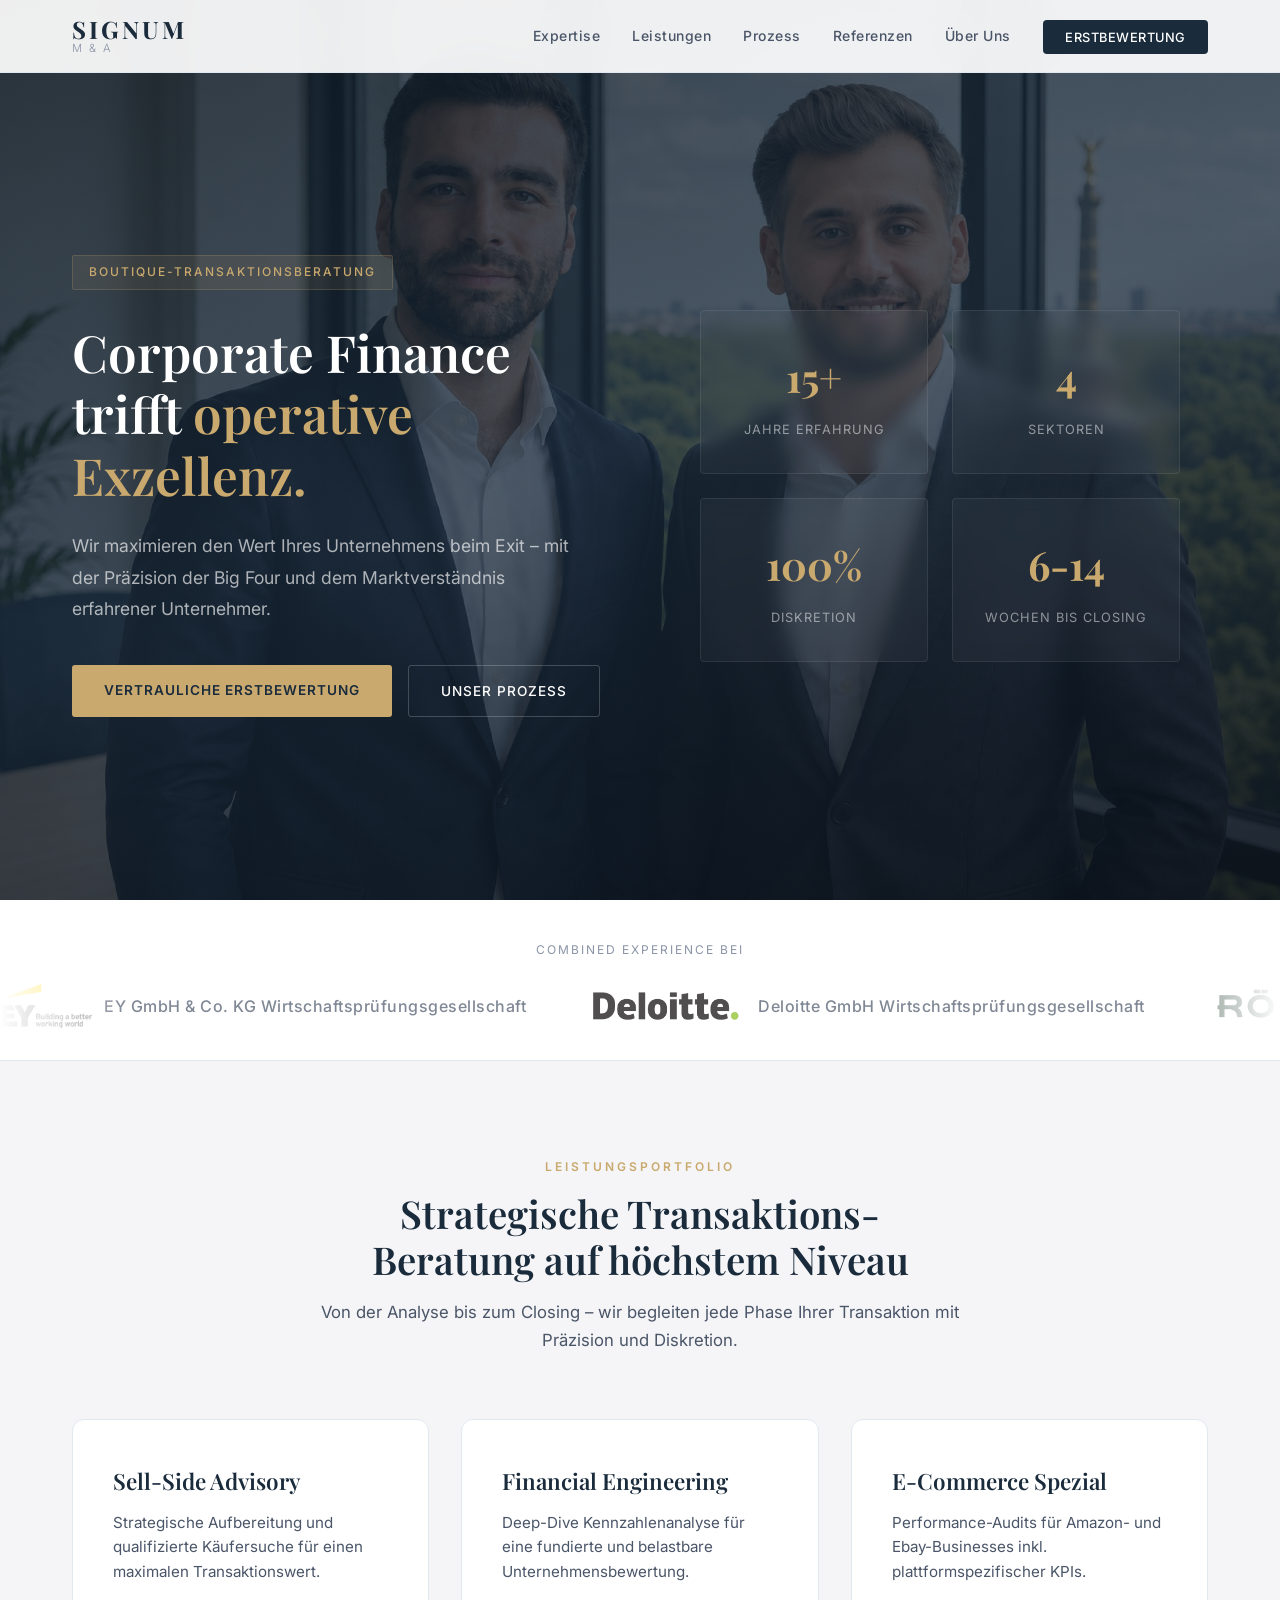
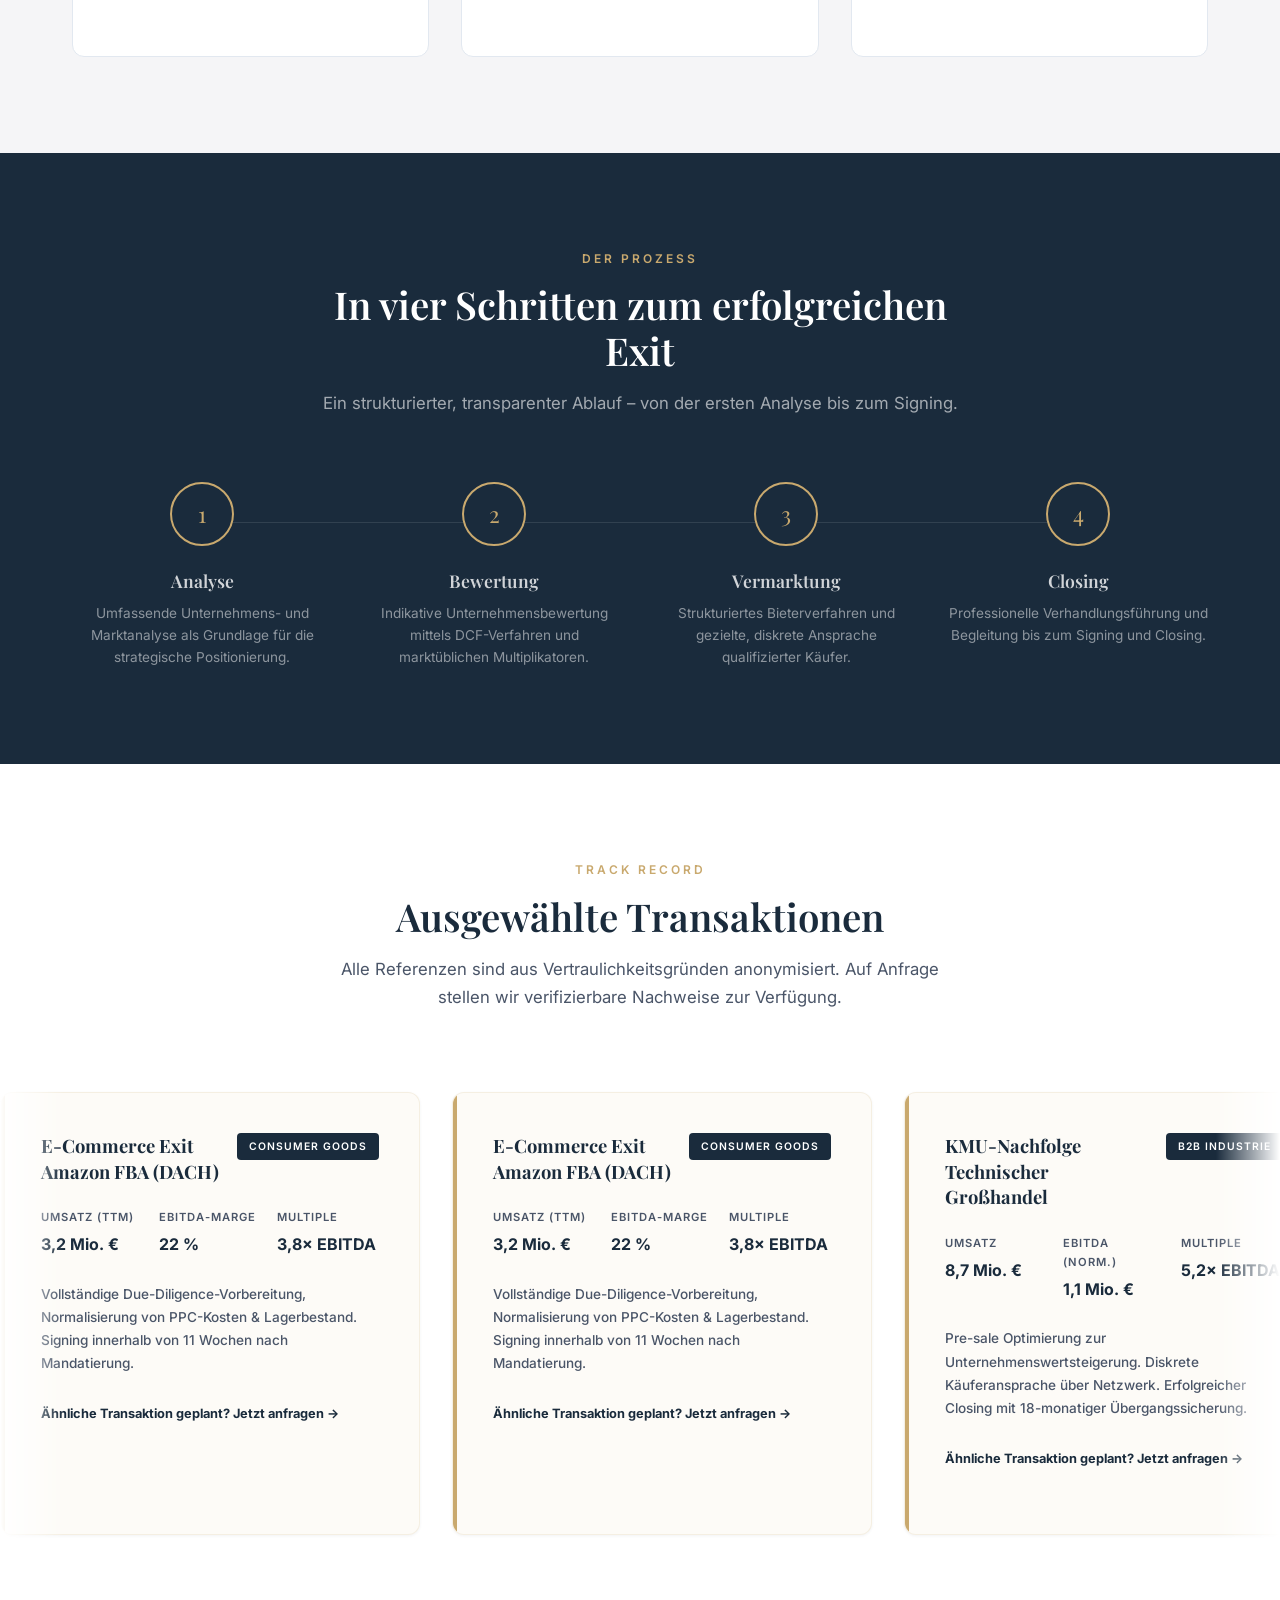
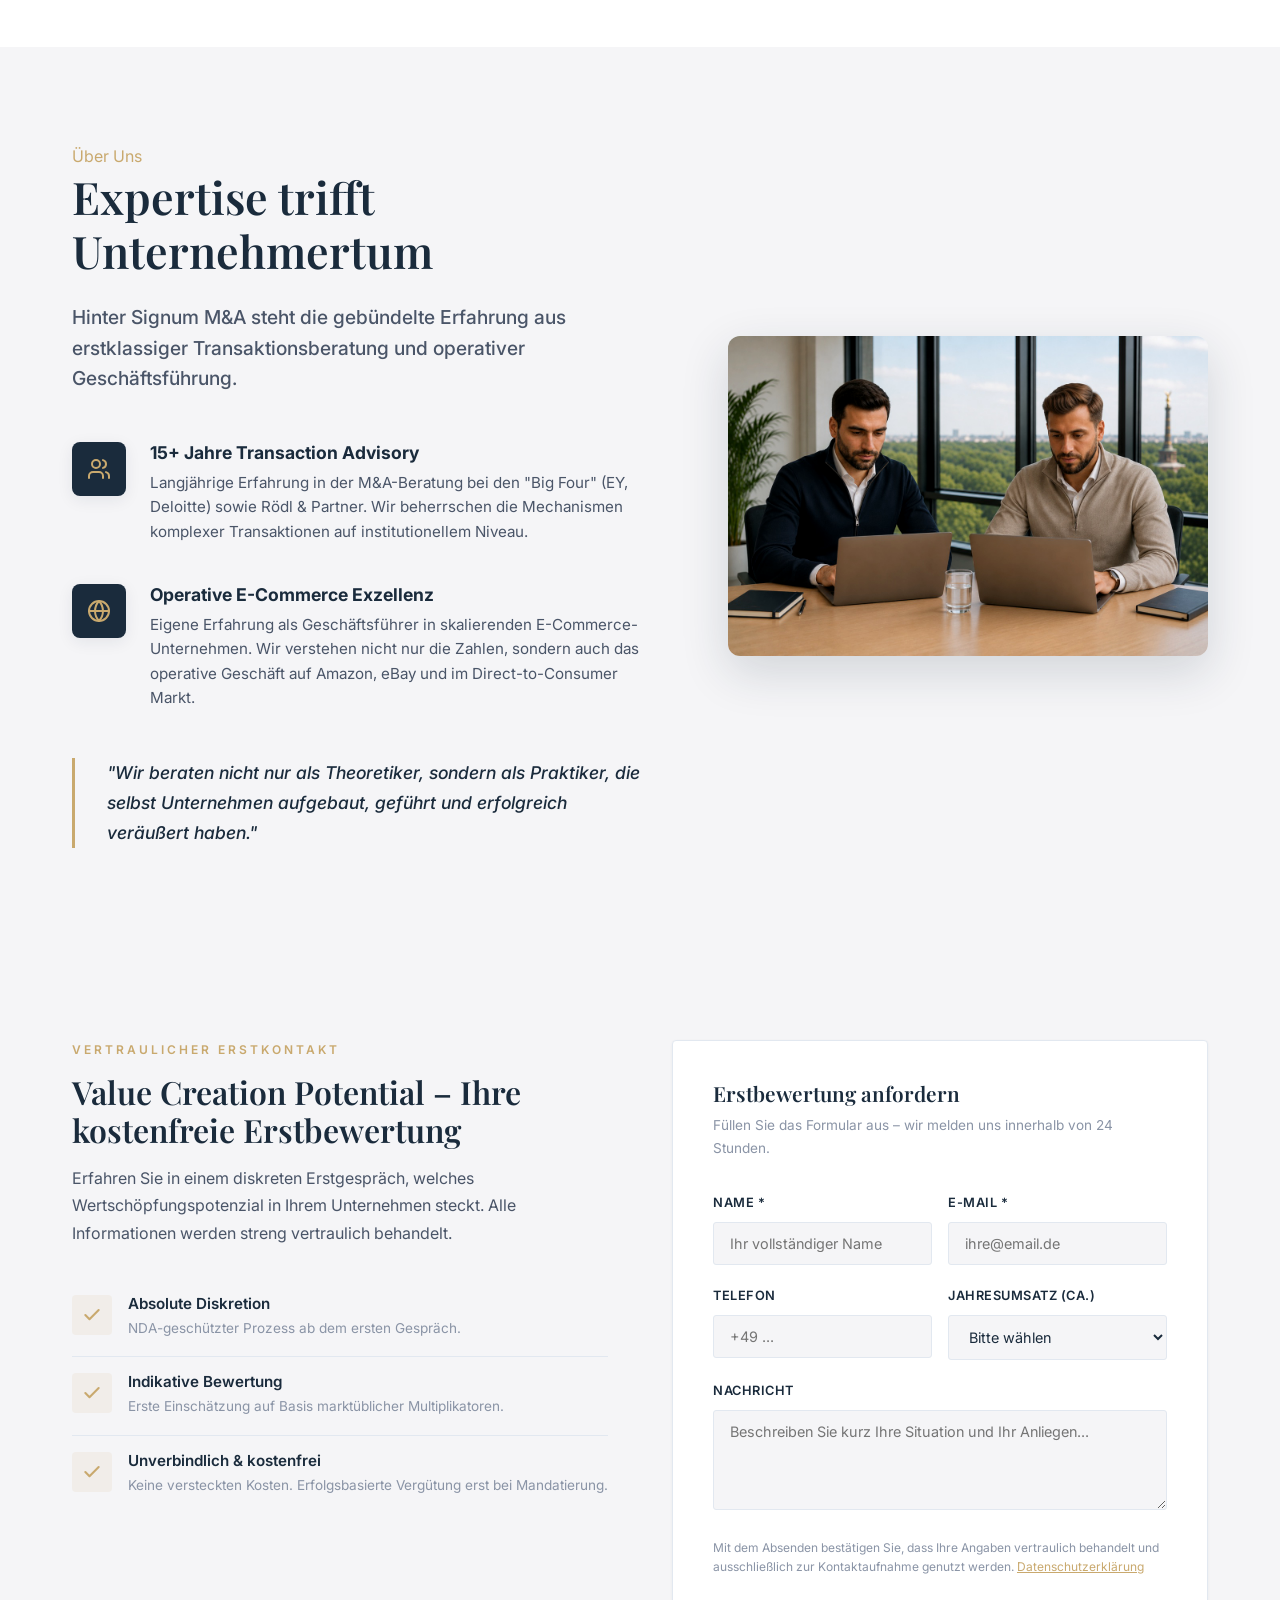
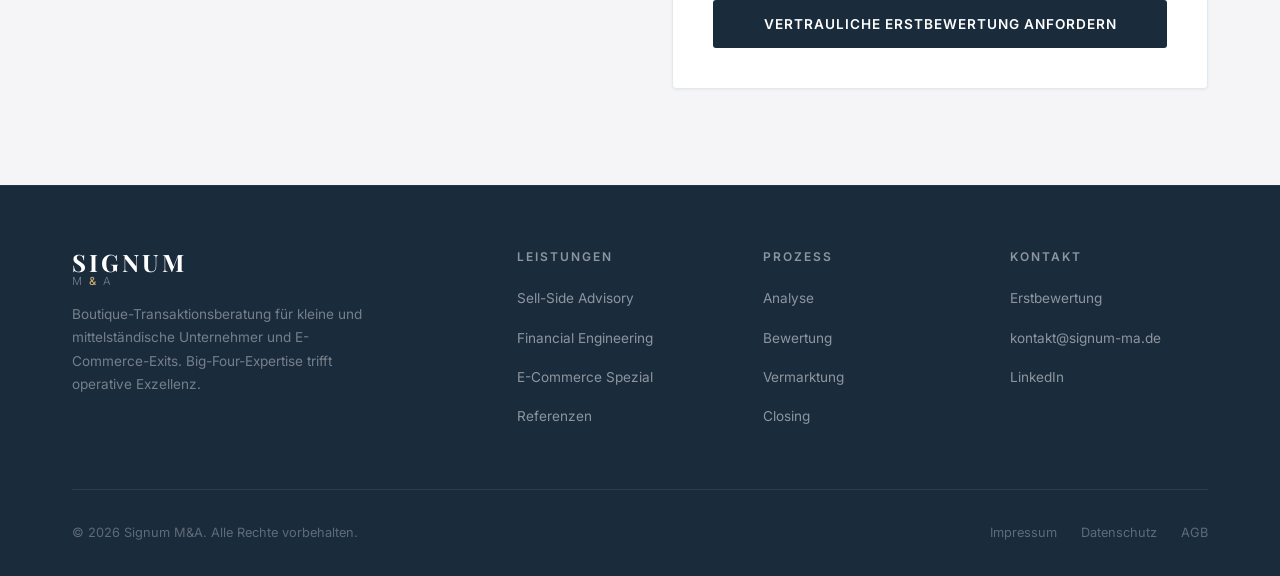
==== commit 5b387293: "Optimize images (convert to JPEG, resize, compress) and implement lazy loading" ====
--- a/index.html
+++ b/index.html
@@ -76,21 +76,21 @@
   <p class="trust-label">Combined Experience bei</p>
   <div class="marquee-container">
     <div class="marquee-track">
-<div class="trust-item"><img src="ey-logo.png" alt="EY Logo" style="height:44px; width:auto; object-fit:contain;"><span>EY GmbH &amp; Co. KG Wirtschaftsprüfungsgesellschaft</span></div>
-      <div class="trust-item"><img src="deloitte-logo.png" alt="Deloitte Logo" style="height:44px; width:auto; object-fit:contain;"><span>Deloitte GmbH Wirtschaftsprüfungsgesellschaft</span></div>
-      <div class="trust-item"><img src="roedl-logo.webp" alt="Rödl Logo" style="height:44px; width:auto; object-fit:contain;"><span>Rödl GmbH Rechtsanwaltsgesellschaft Steuerberatungsgesellschaft</span></div>
-      <div class="trust-item"><img src="ey-logo.png" alt="EY Logo" style="height:44px; width:auto; object-fit:contain;"><span>EY GmbH &amp; Co. KG Wirtschaftsprüfungsgesellschaft</span></div>
-      <div class="trust-item"><img src="deloitte-logo.png" alt="Deloitte Logo" style="height:44px; width:auto; object-fit:contain;"><span>Deloitte GmbH Wirtschaftsprüfungsgesellschaft</span></div>
-      <div class="trust-item"><img src="roedl-logo.webp" alt="Rödl Logo" style="height:44px; width:auto; object-fit:contain;"><span>Rödl GmbH Rechtsanwaltsgesellschaft Steuerberatungsgesellschaft</span></div>
-      <div class="trust-item"><img src="ey-logo.png" alt="EY Logo" style="height:44px; width:auto; object-fit:contain;"><span>EY GmbH &amp; Co. KG Wirtschaftsprüfungsgesellschaft</span></div>
-      <div class="trust-item"><img src="deloitte-logo.png" alt="Deloitte Logo" style="height:44px; width:auto; object-fit:contain;"><span>Deloitte GmbH Wirtschaftsprüfungsgesellschaft</span></div>
-      <div class="trust-item"><img src="roedl-logo.webp" alt="Rödl Logo" style="height:44px; width:auto; object-fit:contain;"><span>Rödl GmbH Rechtsanwaltsgesellschaft Steuerberatungsgesellschaft</span></div>
-      <div class="trust-item"><img src="ey-logo.png" alt="EY Logo" style="height:44px; width:auto; object-fit:contain;"><span>EY GmbH &amp; Co. KG Wirtschaftsprüfungsgesellschaft</span></div>
-      <div class="trust-item"><img src="deloitte-logo.png" alt="Deloitte Logo" style="height:44px; width:auto; object-fit:contain;"><span>Deloitte GmbH Wirtschaftsprüfungsgesellschaft</span></div>
-      <div class="trust-item"><img src="roedl-logo.webp" alt="Rödl Logo" style="height:44px; width:auto; object-fit:contain;"><span>Rödl GmbH Rechtsanwaltsgesellschaft Steuerberatungsgesellschaft</span></div>
-      <div class="trust-item"><img src="ey-logo.png" alt="EY Logo" style="height:44px; width:auto; object-fit:contain;"><span>EY GmbH &amp; Co. KG Wirtschaftsprüfungsgesellschaft</span></div>
-      <div class="trust-item"><img src="deloitte-logo.png" alt="Deloitte Logo" style="height:44px; width:auto; object-fit:contain;"><span>Deloitte GmbH Wirtschaftsprüfungsgesellschaft</span></div>
-      <div class="trust-item"><img src="roedl-logo.webp" alt="Rödl Logo" style="height:44px; width:auto; object-fit:contain;"><span>Rödl GmbH Rechtsanwaltsgesellschaft Steuerberatungsgesellschaft</span></div>
+<div class="trust-item"><img src="ey-logo.png" alt="EY Logo" style="height:44px; width:auto; object-fit:contain;" loading="lazy"><span>EY GmbH &amp; Co. KG Wirtschaftsprüfungsgesellschaft</span></div>
+      <div class="trust-item"><img src="deloitte-logo.png" alt="Deloitte Logo" style="height:44px; width:auto; object-fit:contain;" loading="lazy"><span>Deloitte GmbH Wirtschaftsprüfungsgesellschaft</span></div>
+      <div class="trust-item"><img src="roedl-logo.webp" alt="Rödl Logo" style="height:44px; width:auto; object-fit:contain;" loading="lazy"><span>Rödl GmbH Rechtsanwaltsgesellschaft Steuerberatungsgesellschaft</span></div>
+      <div class="trust-item"><img src="ey-logo.png" alt="EY Logo" style="height:44px; width:auto; object-fit:contain;" loading="lazy"><span>EY GmbH &amp; Co. KG Wirtschaftsprüfungsgesellschaft</span></div>
+      <div class="trust-item"><img src="deloitte-logo.png" alt="Deloitte Logo" style="height:44px; width:auto; object-fit:contain;" loading="lazy"><span>Deloitte GmbH Wirtschaftsprüfungsgesellschaft</span></div>
+      <div class="trust-item"><img src="roedl-logo.webp" alt="Rödl Logo" style="height:44px; width:auto; object-fit:contain;" loading="lazy"><span>Rödl GmbH Rechtsanwaltsgesellschaft Steuerberatungsgesellschaft</span></div>
+      <div class="trust-item"><img src="ey-logo.png" alt="EY Logo" style="height:44px; width:auto; object-fit:contain;" loading="lazy"><span>EY GmbH &amp; Co. KG Wirtschaftsprüfungsgesellschaft</span></div>
+      <div class="trust-item"><img src="deloitte-logo.png" alt="Deloitte Logo" style="height:44px; width:auto; object-fit:contain;" loading="lazy"><span>Deloitte GmbH Wirtschaftsprüfungsgesellschaft</span></div>
+      <div class="trust-item"><img src="roedl-logo.webp" alt="Rödl Logo" style="height:44px; width:auto; object-fit:contain;" loading="lazy"><span>Rödl GmbH Rechtsanwaltsgesellschaft Steuerberatungsgesellschaft</span></div>
+      <div class="trust-item"><img src="ey-logo.png" alt="EY Logo" style="height:44px; width:auto; object-fit:contain;" loading="lazy"><span>EY GmbH &amp; Co. KG Wirtschaftsprüfungsgesellschaft</span></div>
+      <div class="trust-item"><img src="deloitte-logo.png" alt="Deloitte Logo" style="height:44px; width:auto; object-fit:contain;" loading="lazy"><span>Deloitte GmbH Wirtschaftsprüfungsgesellschaft</span></div>
+      <div class="trust-item"><img src="roedl-logo.webp" alt="Rödl Logo" style="height:44px; width:auto; object-fit:contain;" loading="lazy"><span>Rödl GmbH Rechtsanwaltsgesellschaft Steuerberatungsgesellschaft</span></div>
+      <div class="trust-item"><img src="ey-logo.png" alt="EY Logo" style="height:44px; width:auto; object-fit:contain;" loading="lazy"><span>EY GmbH &amp; Co. KG Wirtschaftsprüfungsgesellschaft</span></div>
+      <div class="trust-item"><img src="deloitte-logo.png" alt="Deloitte Logo" style="height:44px; width:auto; object-fit:contain;" loading="lazy"><span>Deloitte GmbH Wirtschaftsprüfungsgesellschaft</span></div>
+      <div class="trust-item"><img src="roedl-logo.webp" alt="Rödl Logo" style="height:44px; width:auto; object-fit:contain;" loading="lazy"><span>Rödl GmbH Rechtsanwaltsgesellschaft Steuerberatungsgesellschaft</span></div>
     </div>
     </div>
   </div>
@@ -337,7 +337,7 @@
       
       <div class="team-image-wrap fade-up fade-up-delay-1">
         <div class="image-frame">
-          <img src="Team.png" alt="Signum M&A Team" class="team-img">
+          <img src="Team.jpg" alt="Signum M&A Team" class="team-img" loading="lazy">
         </div>
       </div>
     </div>
--- a/style.css
+++ b/style.css
@@ -65,7 +65,7 @@
 /* ─── HERO ─── */
 .hero {
   min-height:100vh; display:flex; align-items:center; position:relative;
-  background: url('hero-bg.png') center top / cover no-repeat;
+  background: url('hero-bg.jpg') center top / cover no-repeat;
   overflow:hidden; padding-top:72px;
 }
 .hero::before {
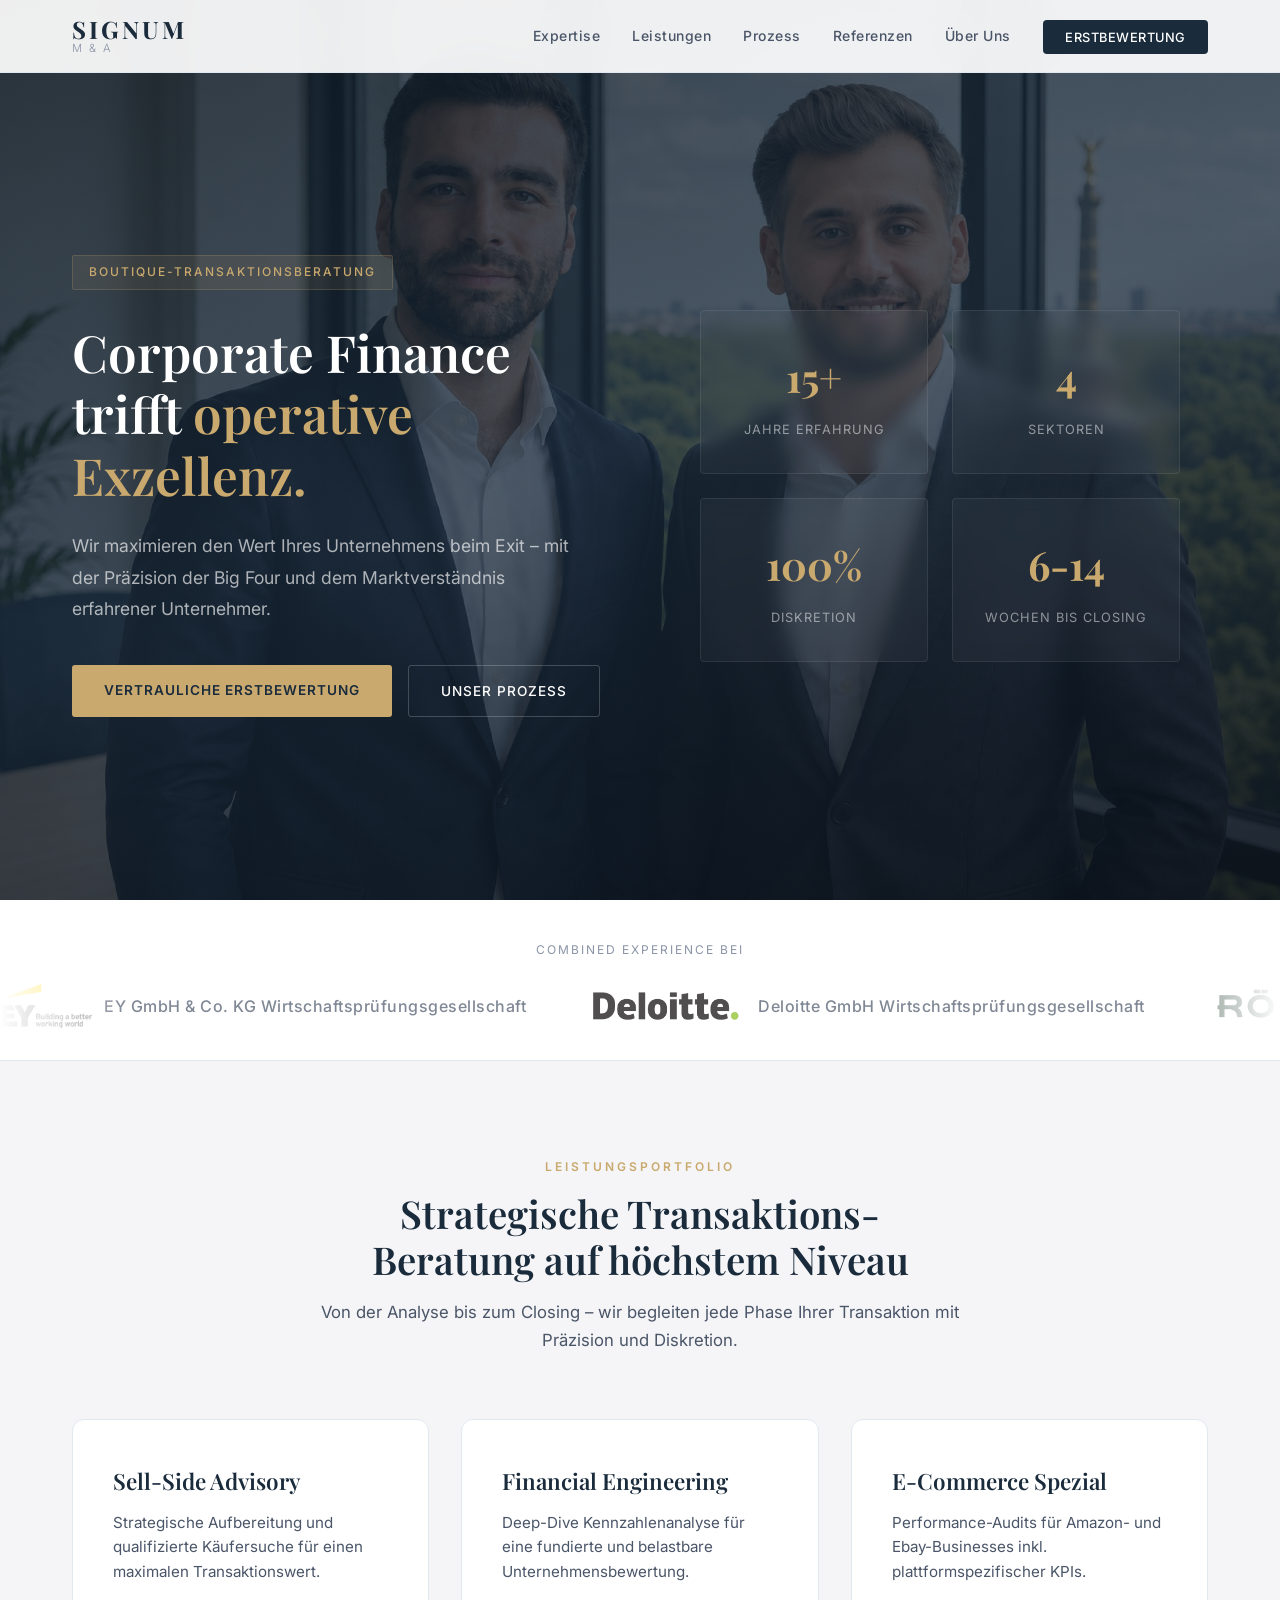
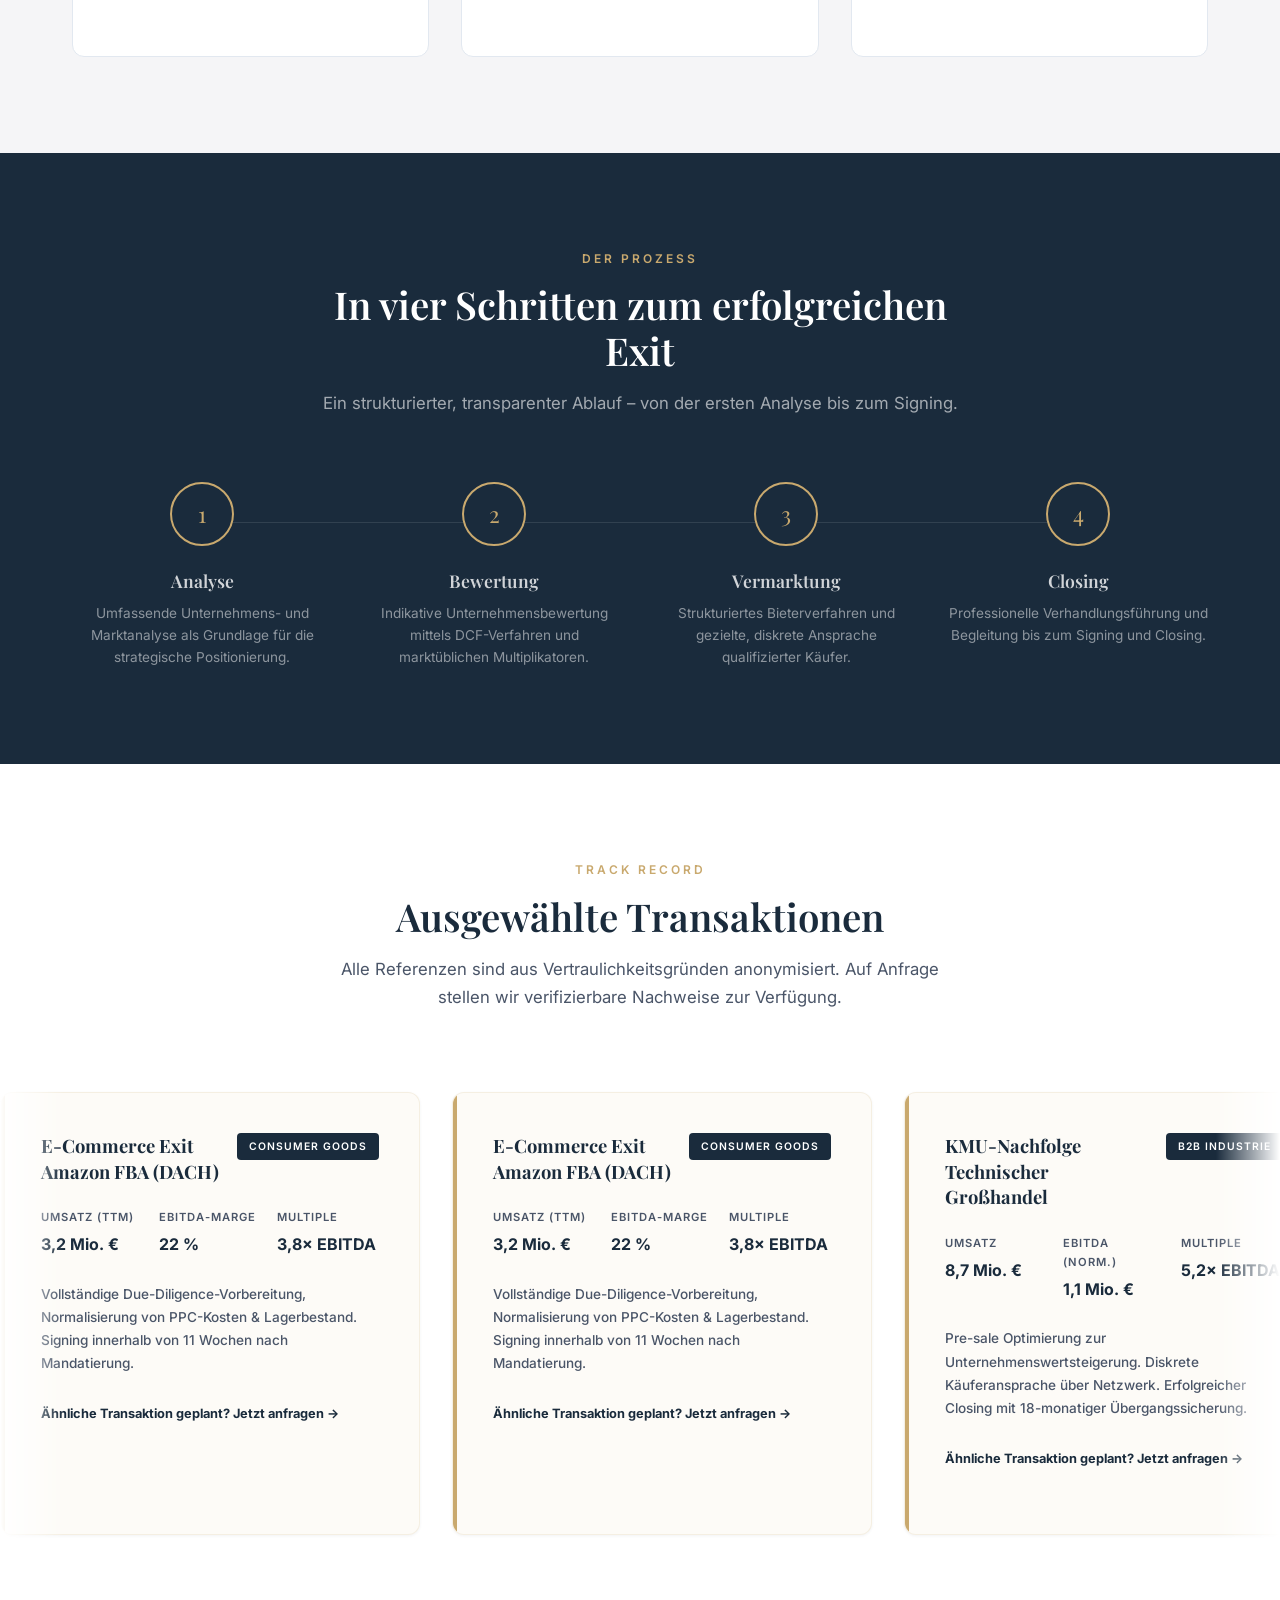
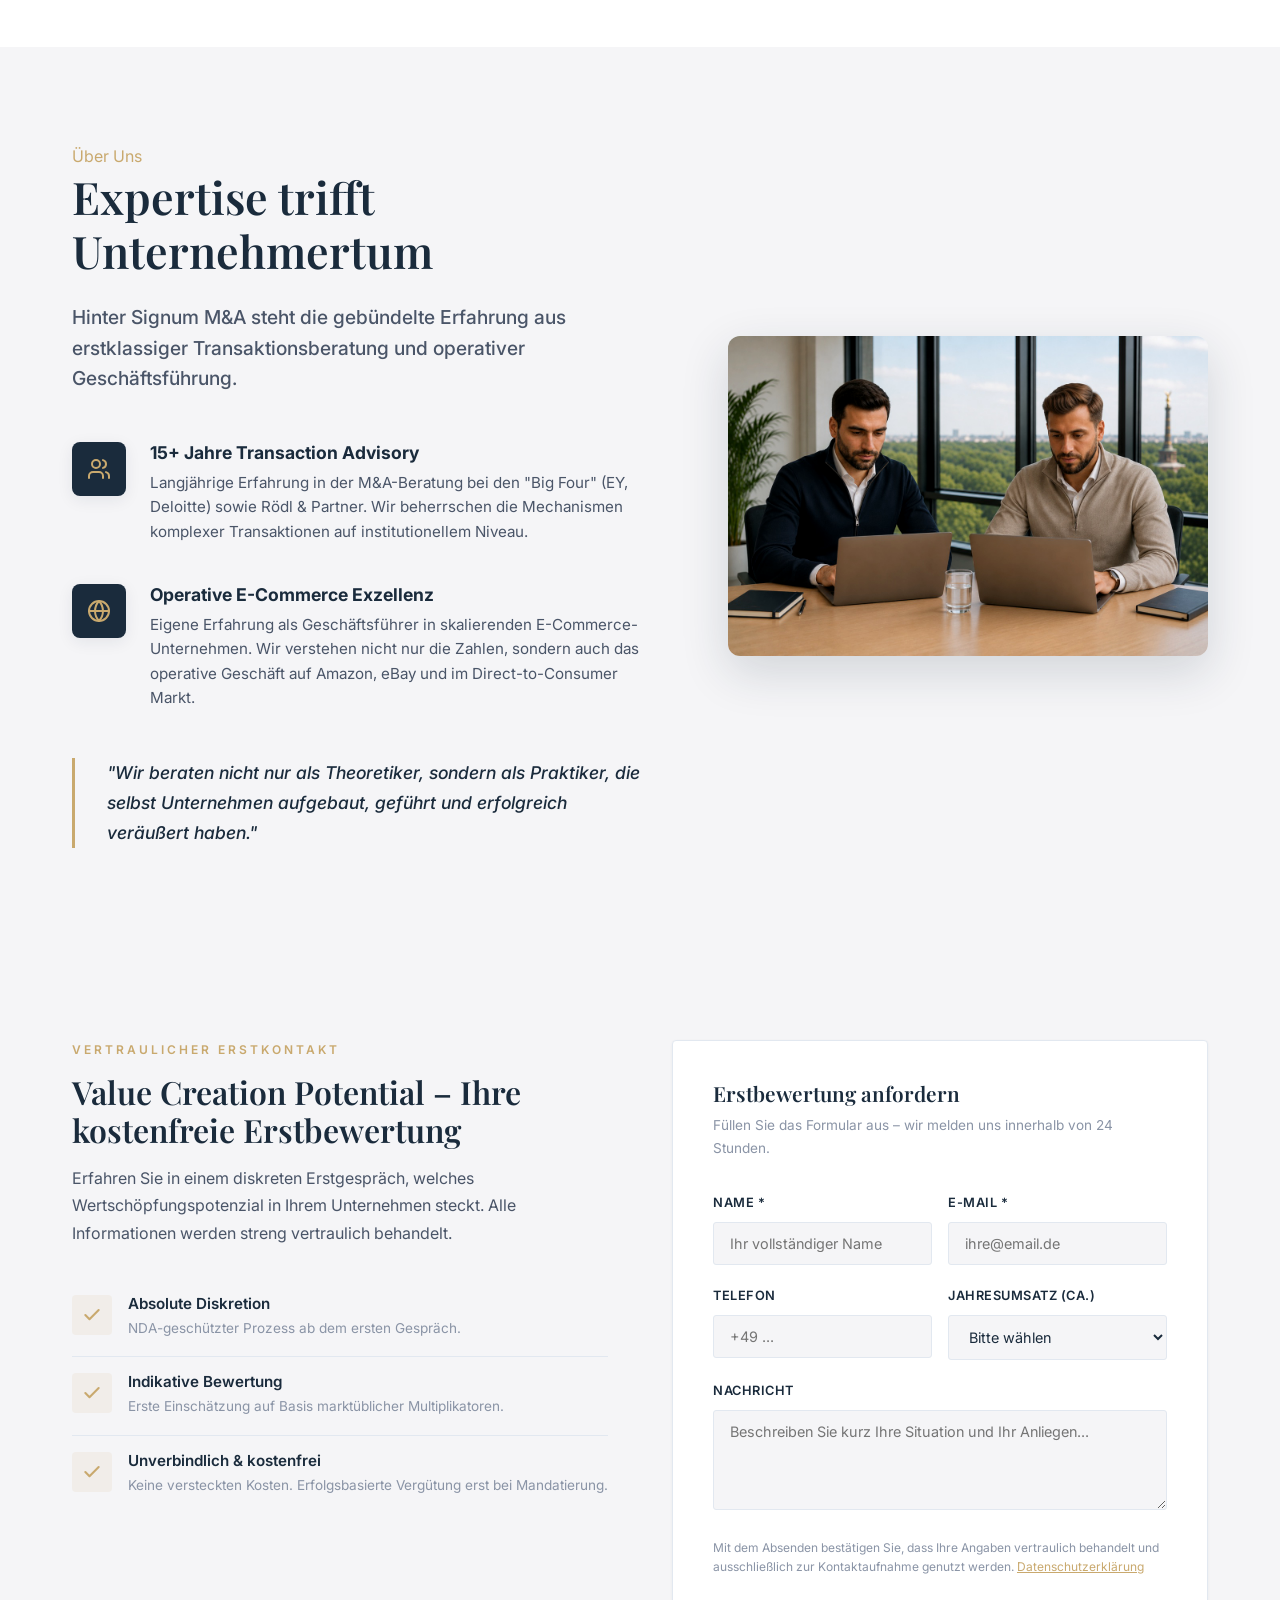
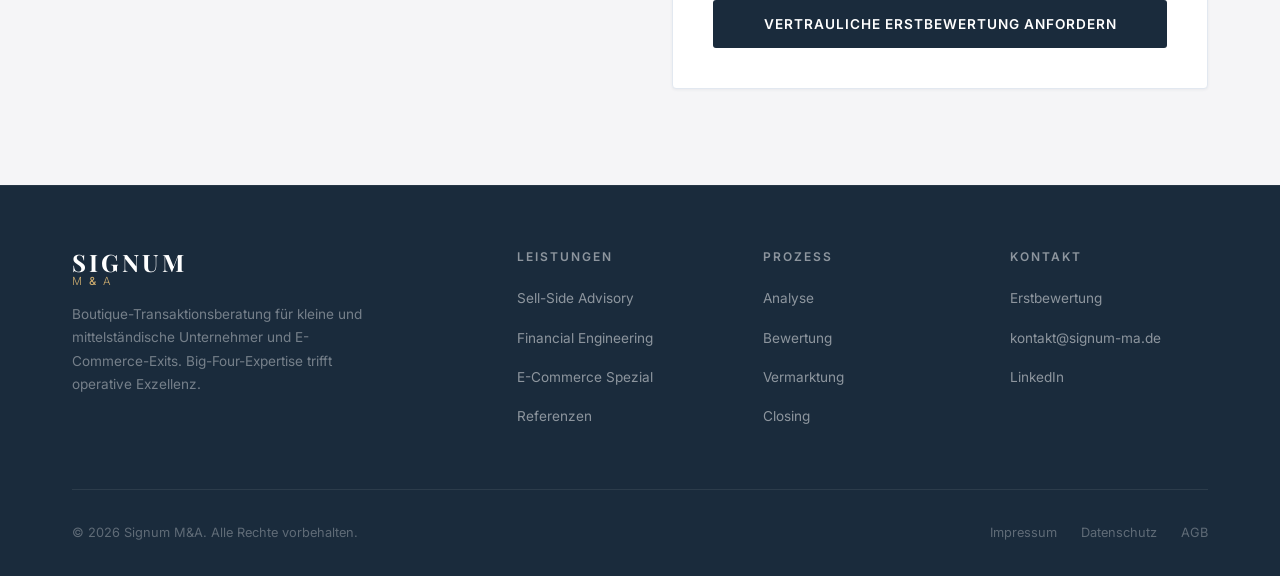
==== commit 30b8e73f: "Update footer logo 'M & A' to gold color" ====
--- a/index.html
+++ b/index.html
@@ -427,7 +427,7 @@
       <div class="footer-brand">
         <a href="#" class="logo">
           <span class="logo-main" style="color:#fff">SIGNUM</span>
-          <span class="logo-sub" style="color:rgba(255,255,255,.4)">M <span class="amp">&</span> A</span>
+          <span class="logo-sub" style="color:var(--gold)">M <span class="amp">&</span> A</span>
         </a>
         <p class="footer-desc">Boutique-Transaktionsberatung für kleine und mittelständische Unternehmer und E-Commerce-Exits. Big-Four-Expertise trifft operative Exzellenz.</p>
       </div>
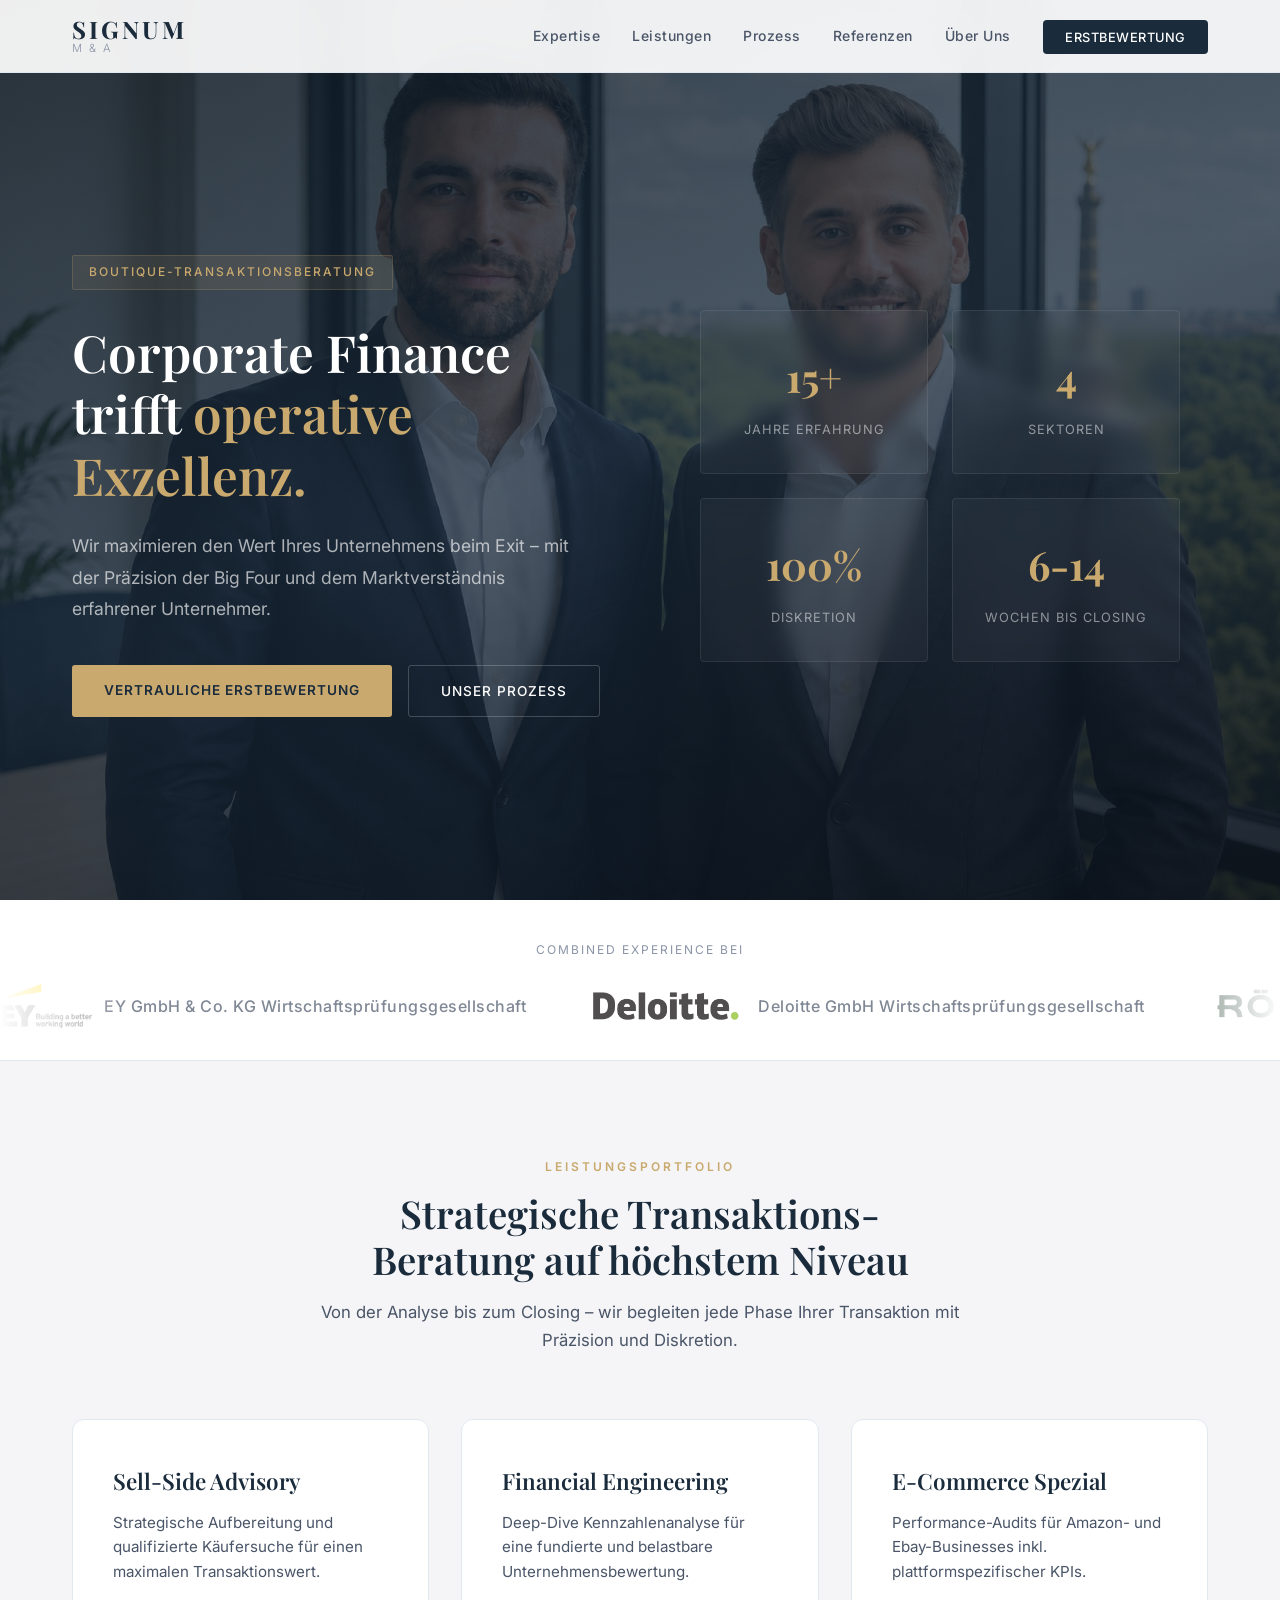
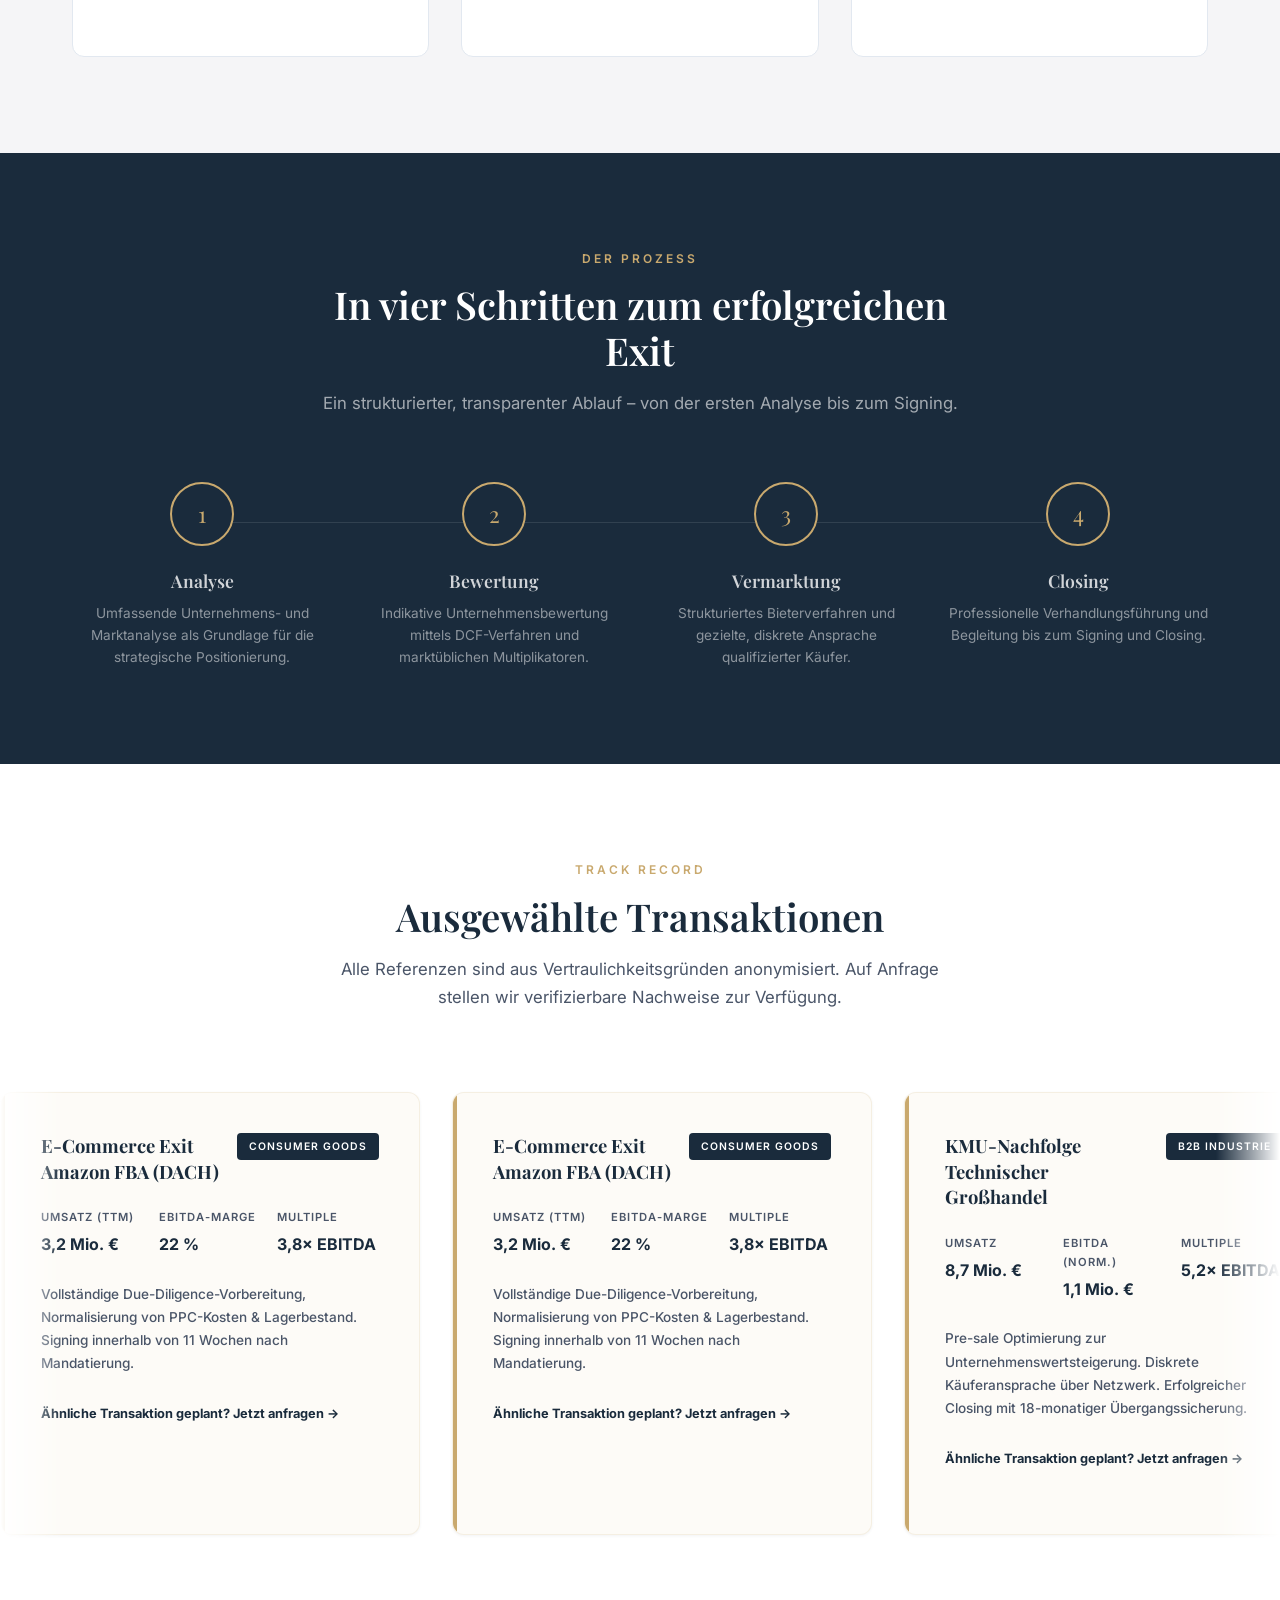
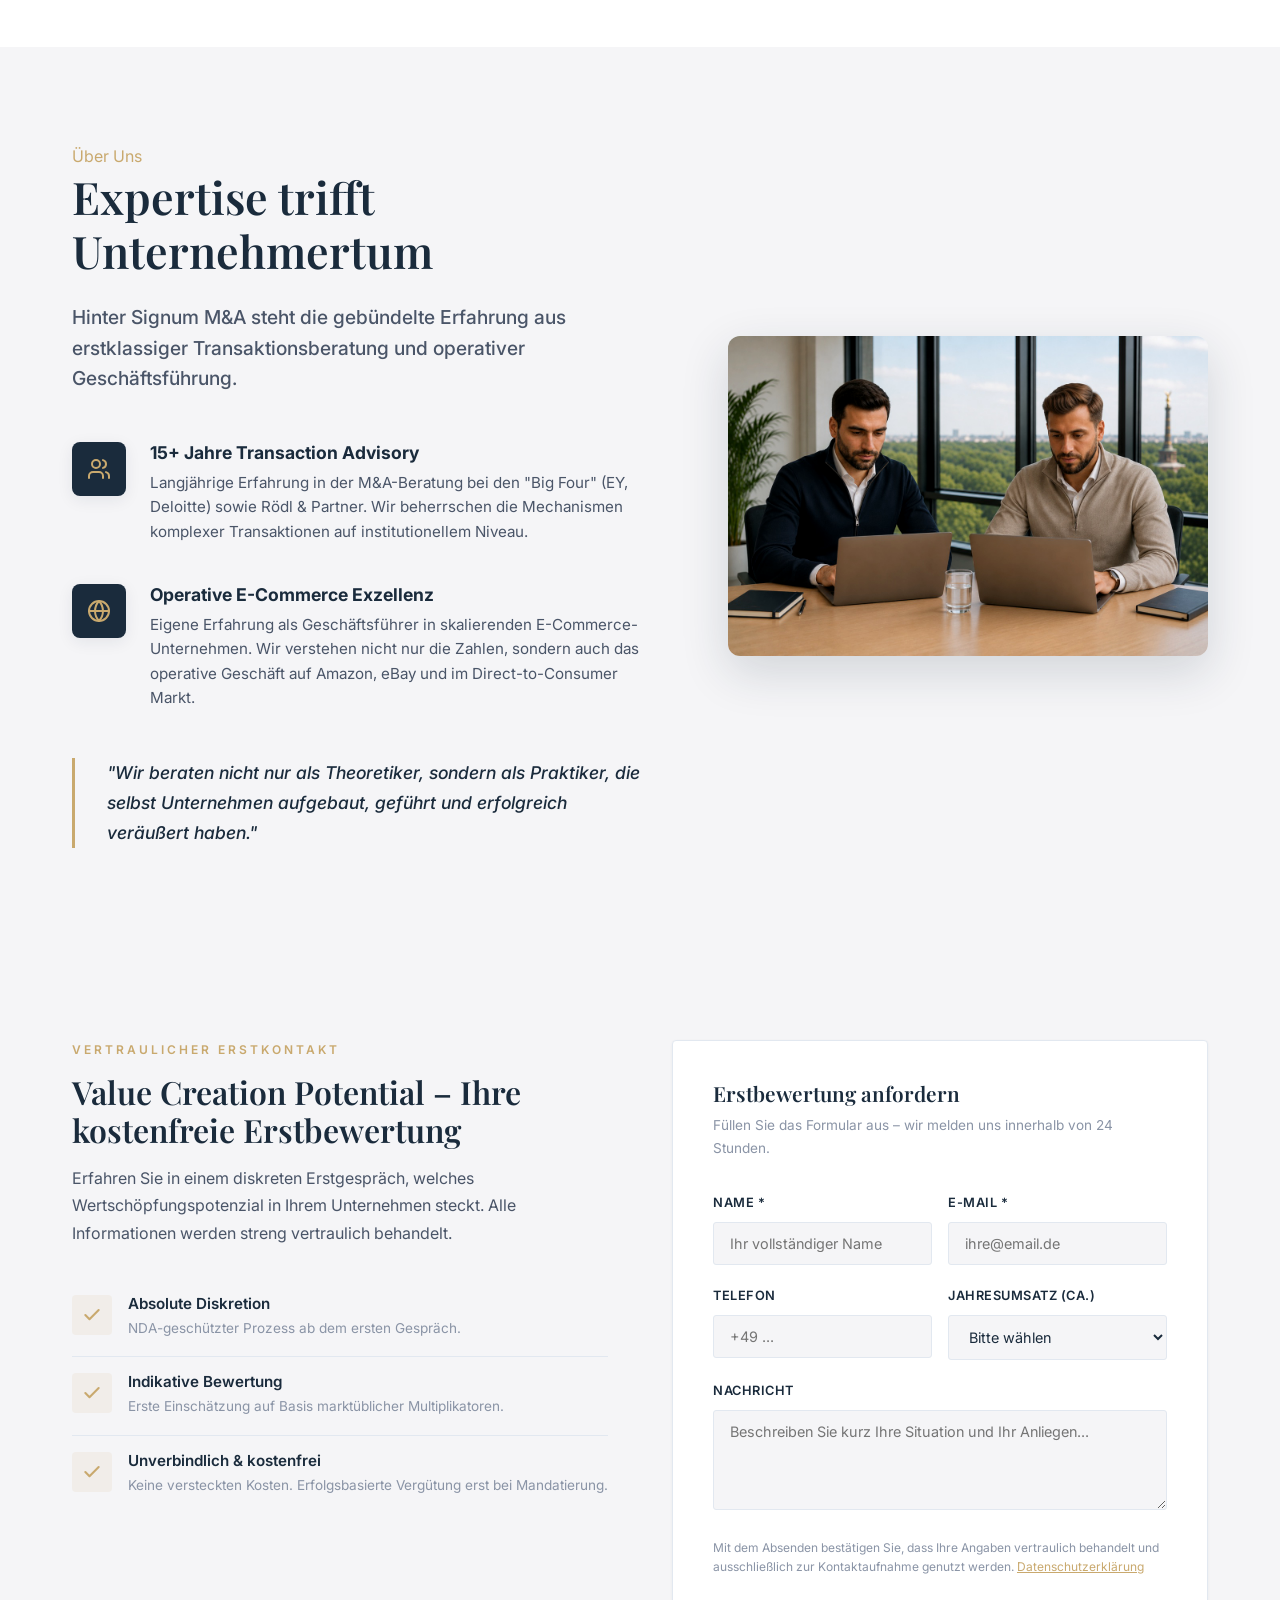
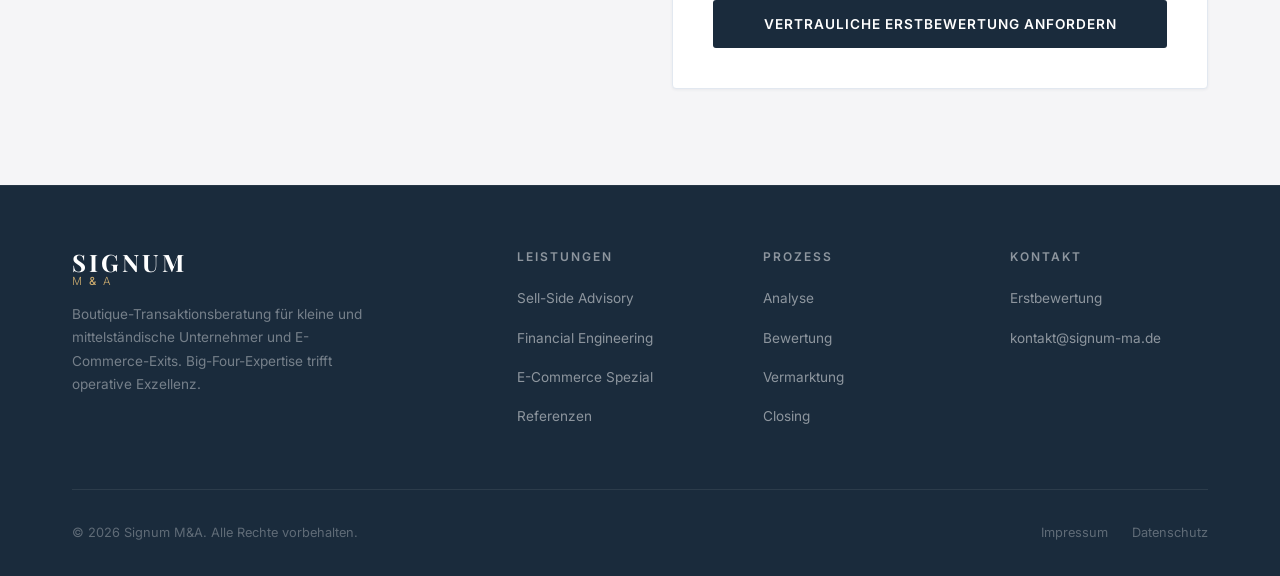
==== commit 6c919c02: "Remove LinkedIn and AGB links from footer" ====
--- a/index.html
+++ b/index.html
@@ -454,16 +454,14 @@
         <ul>
           <li><a href="#kontakt">Erstbewertung</a></li>
           <li><a href="mailto:kontakt@signum-ma.de">kontakt@signum-ma.de</a></li>
-          <li><a href="#">LinkedIn</a></li>
         </ul>
       </div>
     </div>
     <div class="footer-bottom">
       <p>© 2026 Signum M&A. Alle Rechte vorbehalten.</p>
       <div class="footer-legal">
-        <a href="#">Impressum</a>
-        <a href="#">Datenschutz</a>
-        <a href="#">AGB</a>
+        <a href="impressum.html">Impressum</a>
+        <a href="datenschutz.html">Datenschutz</a>
       </div>
     </div>
   </div>
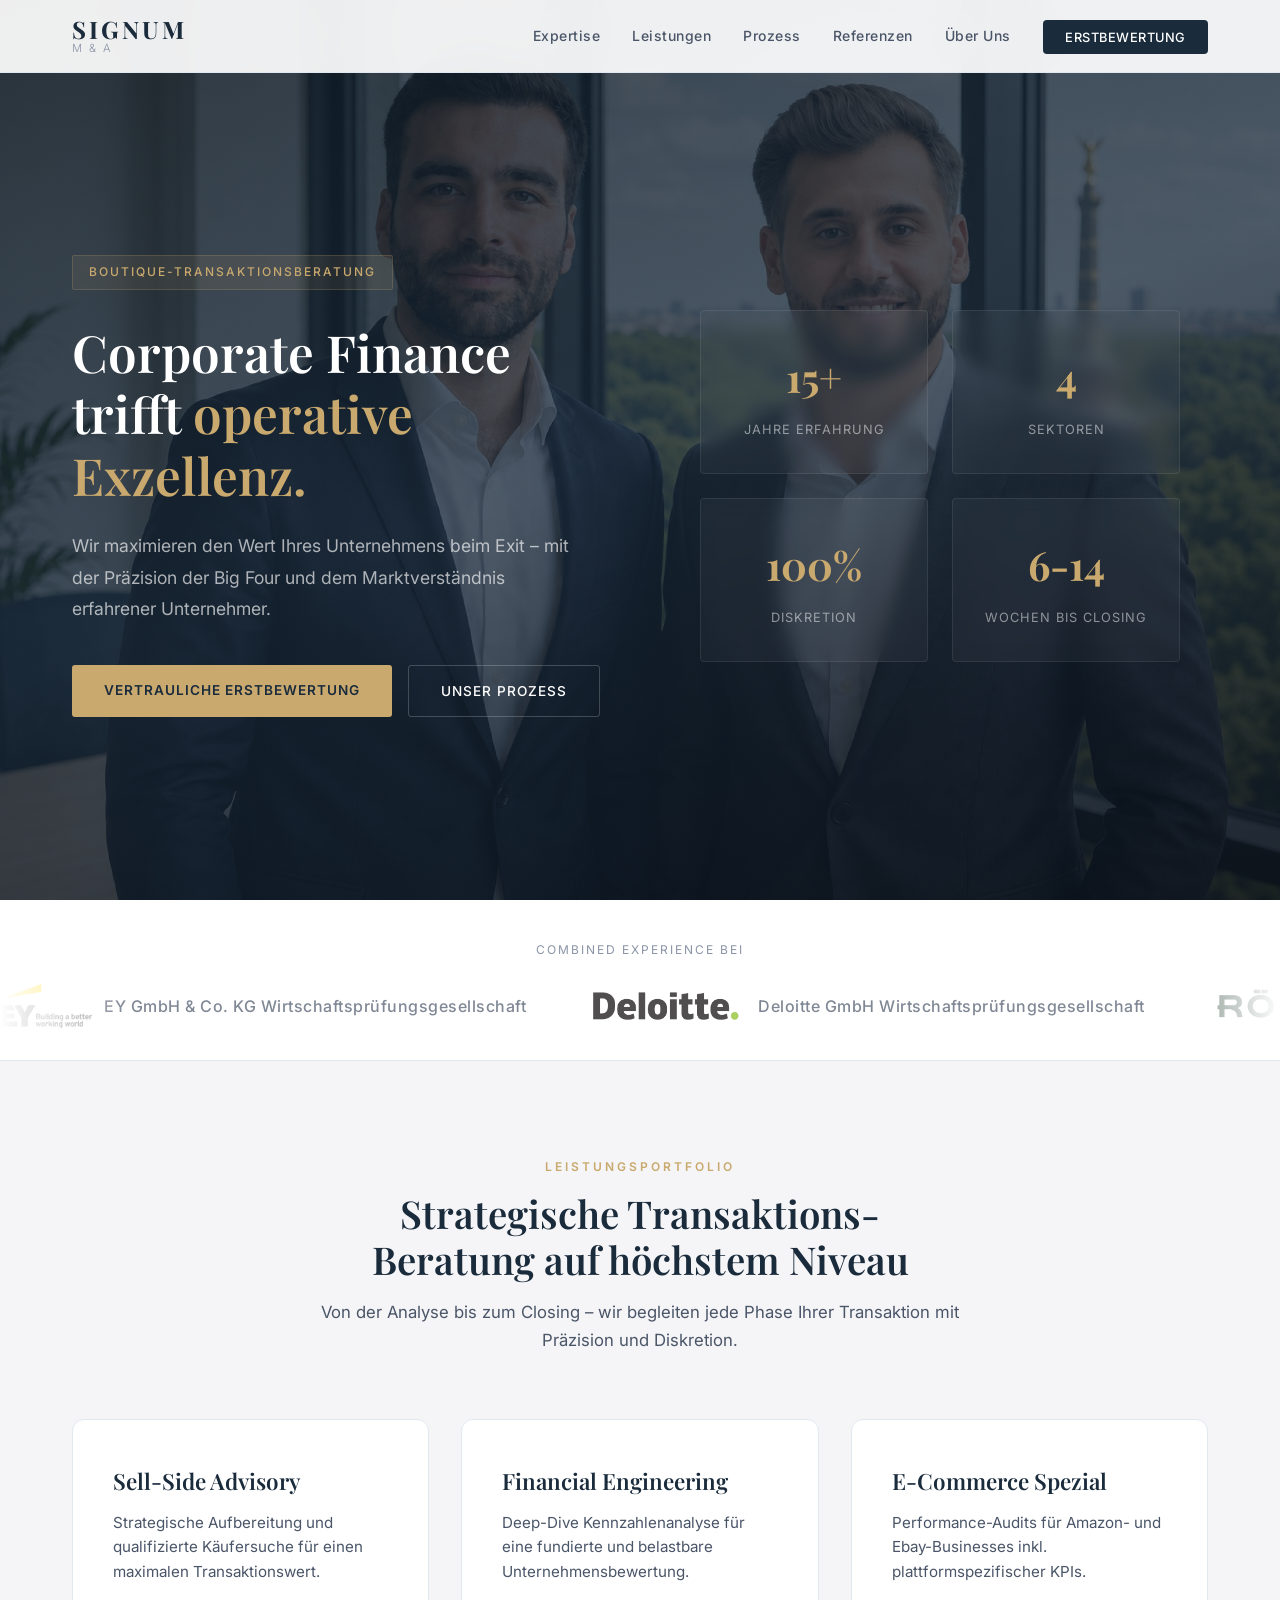
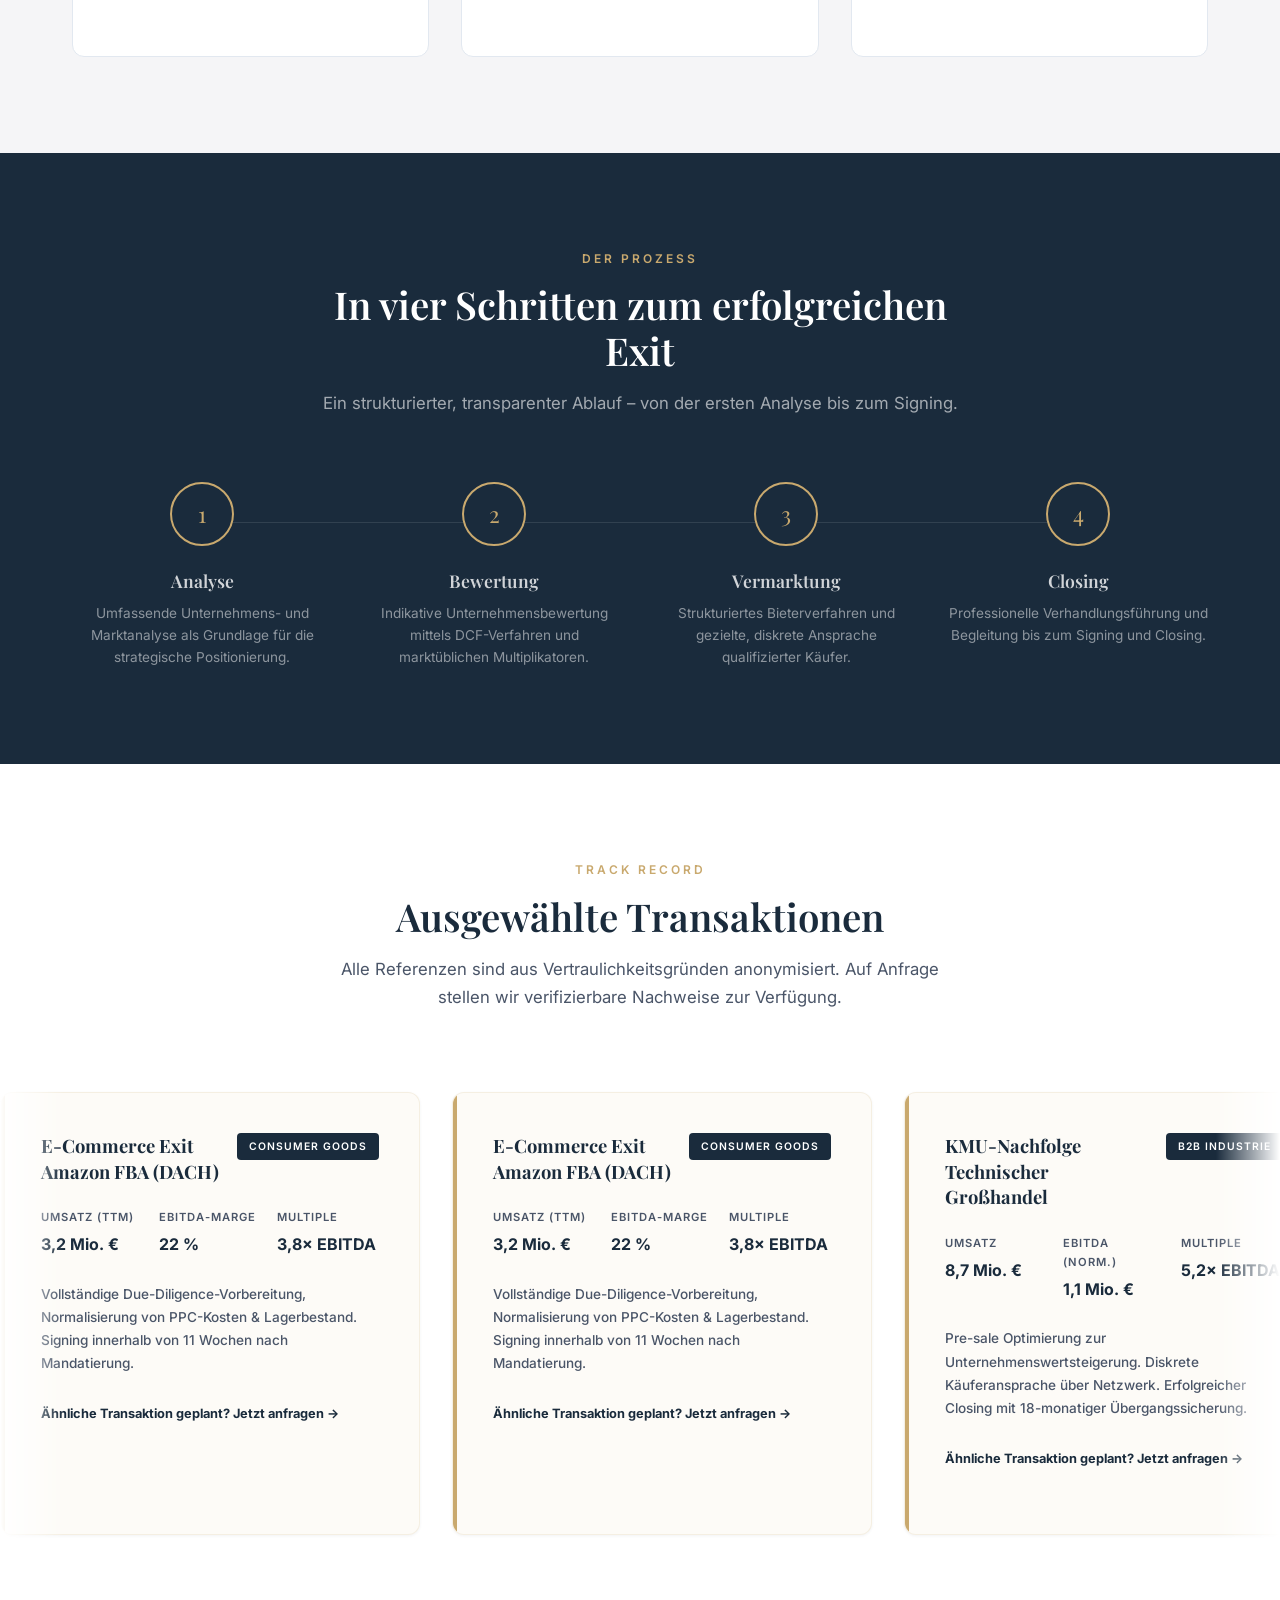
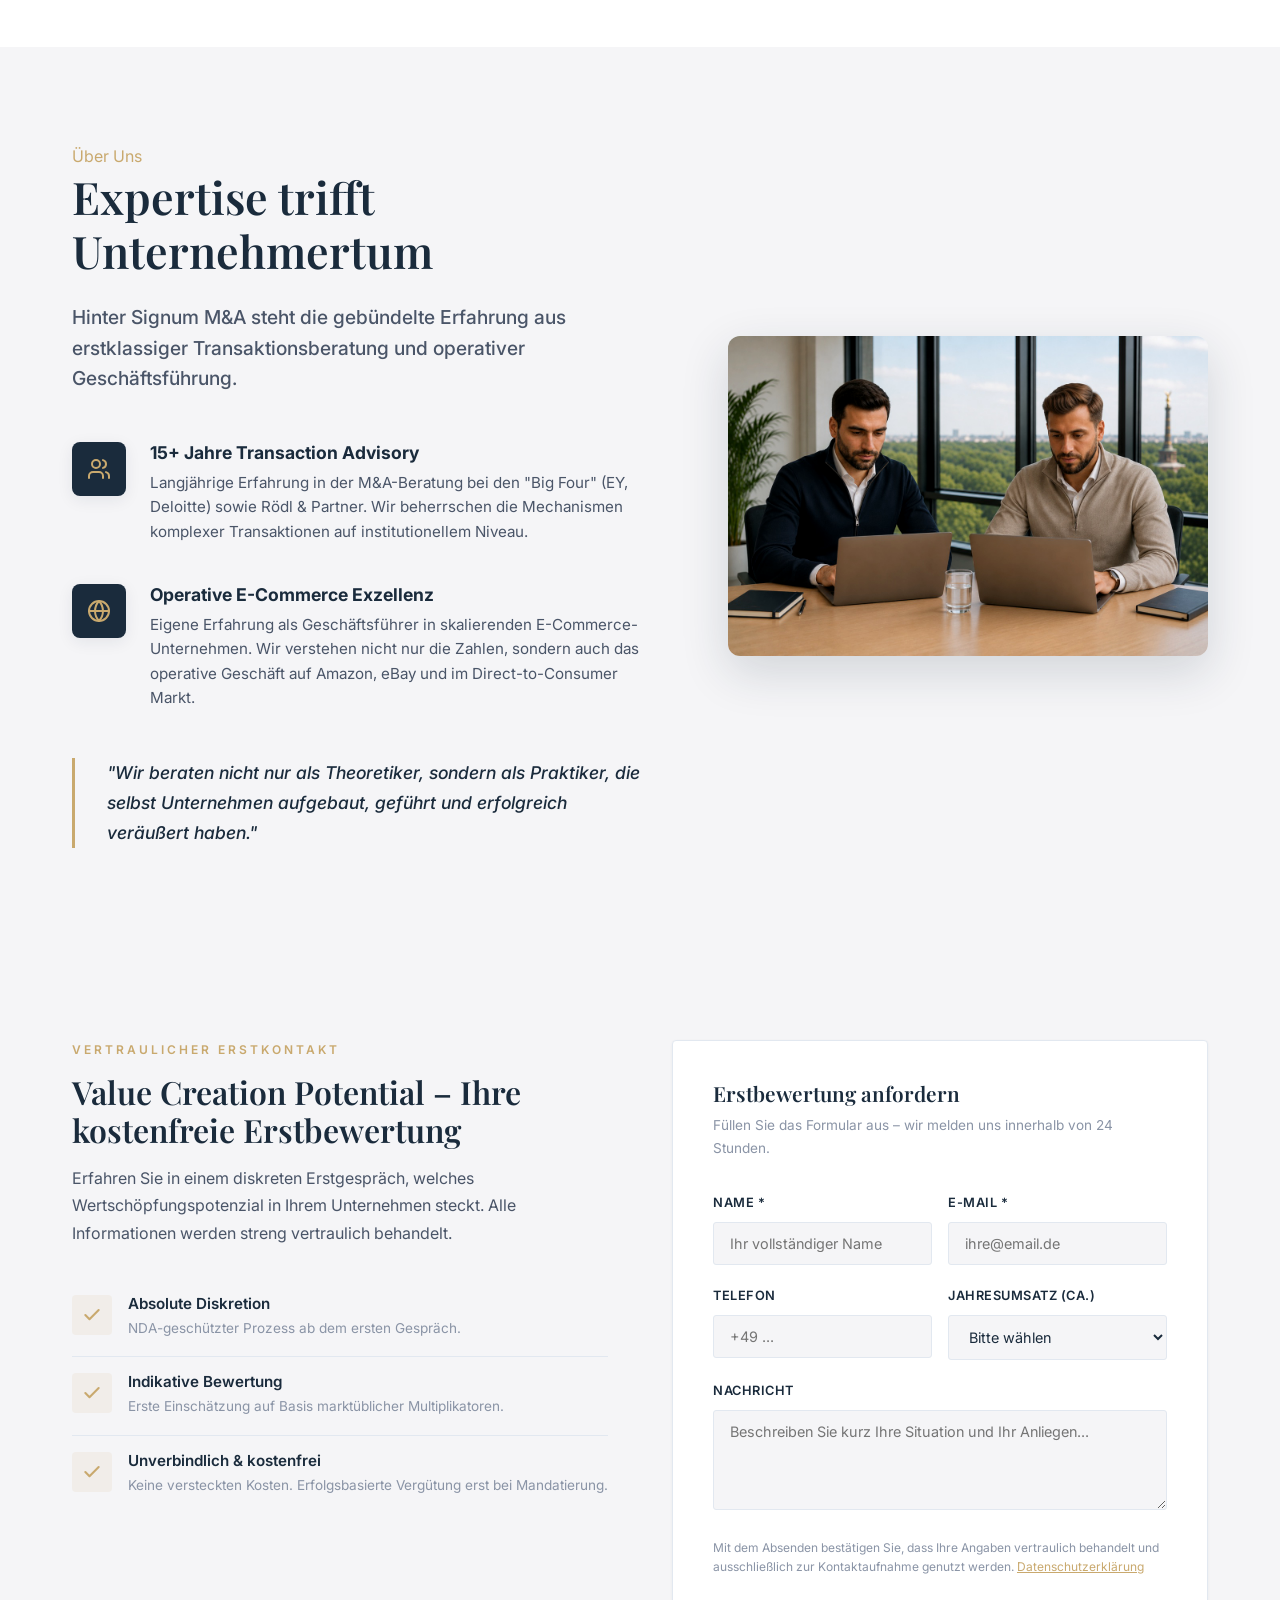
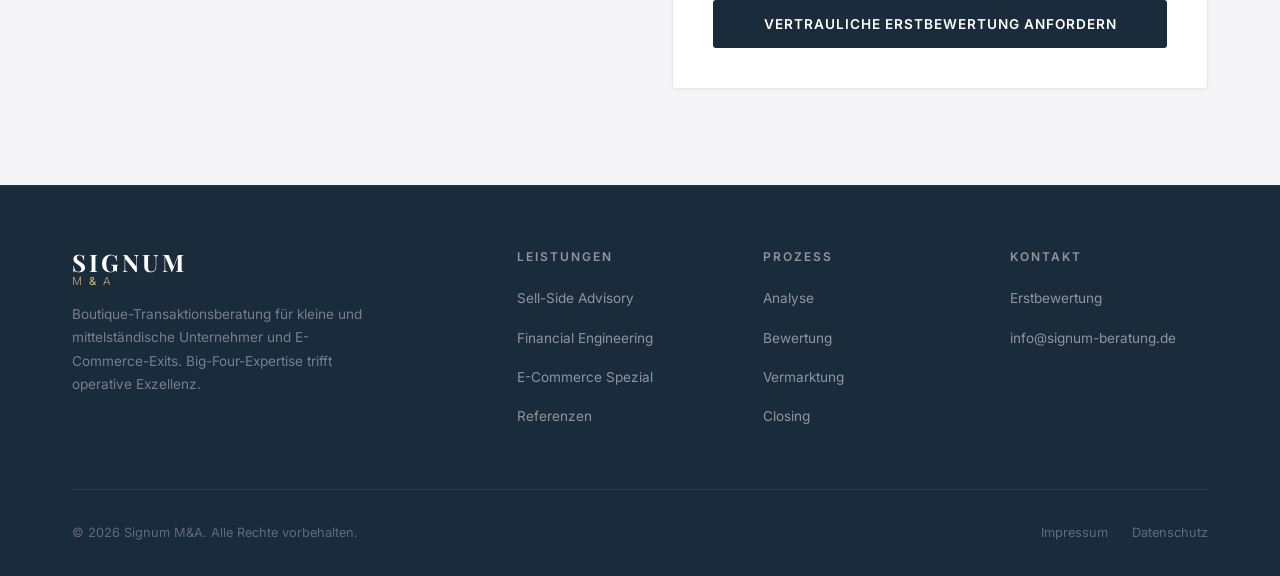
==== commit ce623c5e: "Update contact info: changed email and website to signum-beratung.de" ====
--- a/index.html
+++ b/index.html
@@ -453,7 +453,7 @@
         <h4>Kontakt</h4>
         <ul>
           <li><a href="#kontakt">Erstbewertung</a></li>
-          <li><a href="mailto:kontakt@signum-ma.de">kontakt@signum-ma.de</a></li>
+          <li><a href="mailto:info@signum-beratung.de">info@signum-beratung.de</a></li>
         </ul>
       </div>
     </div>
